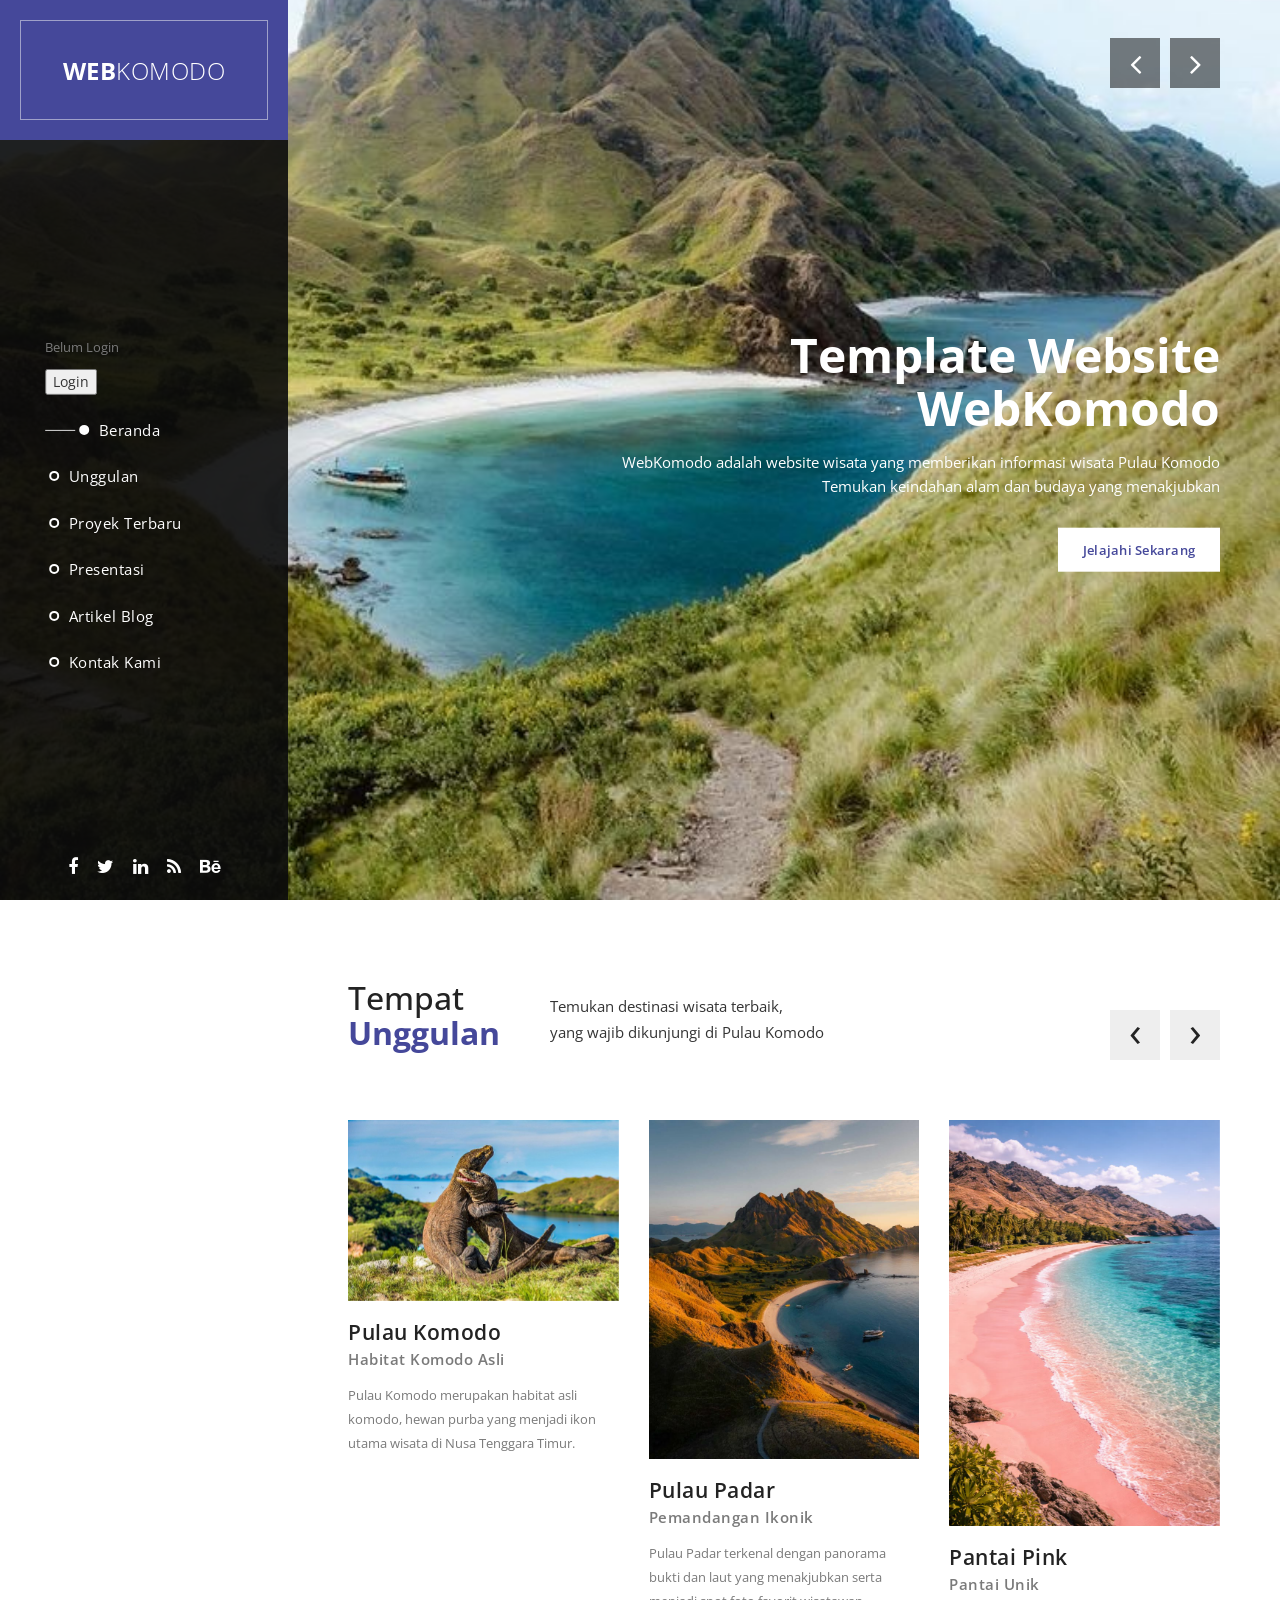
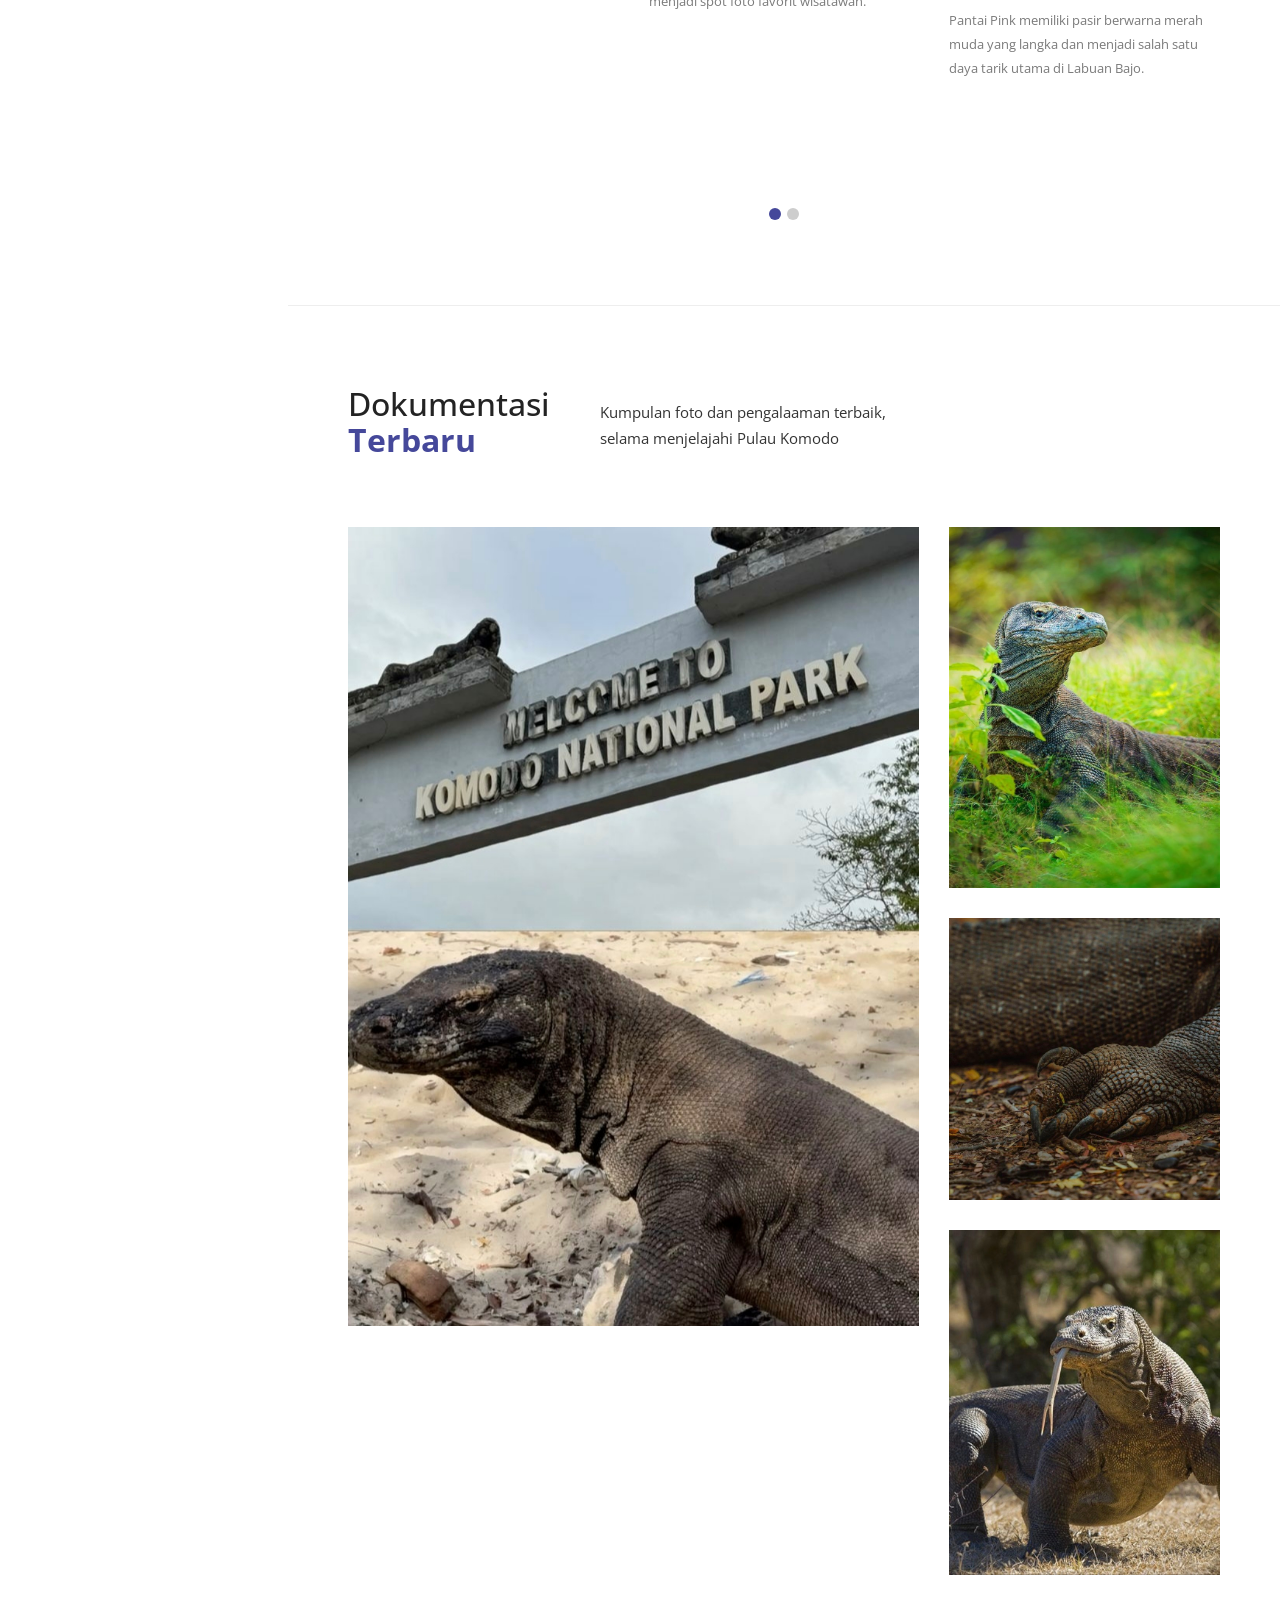
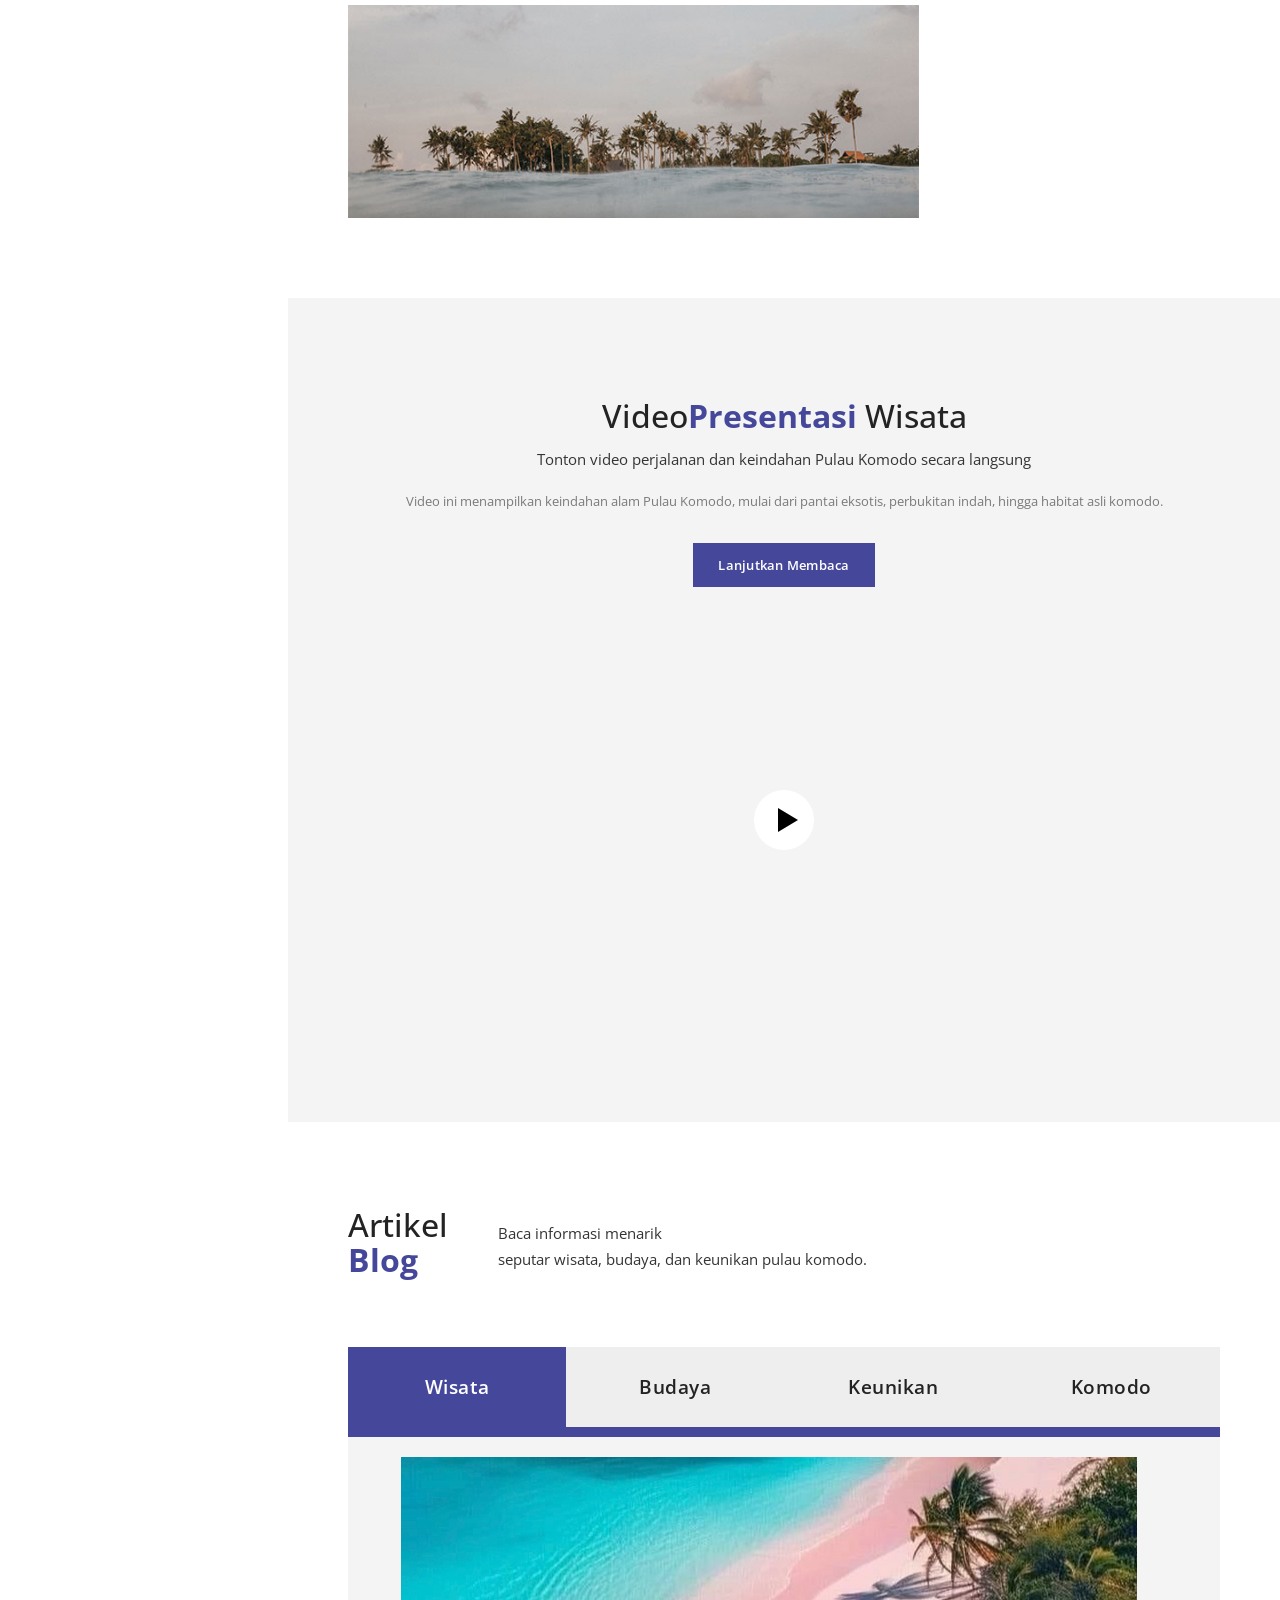
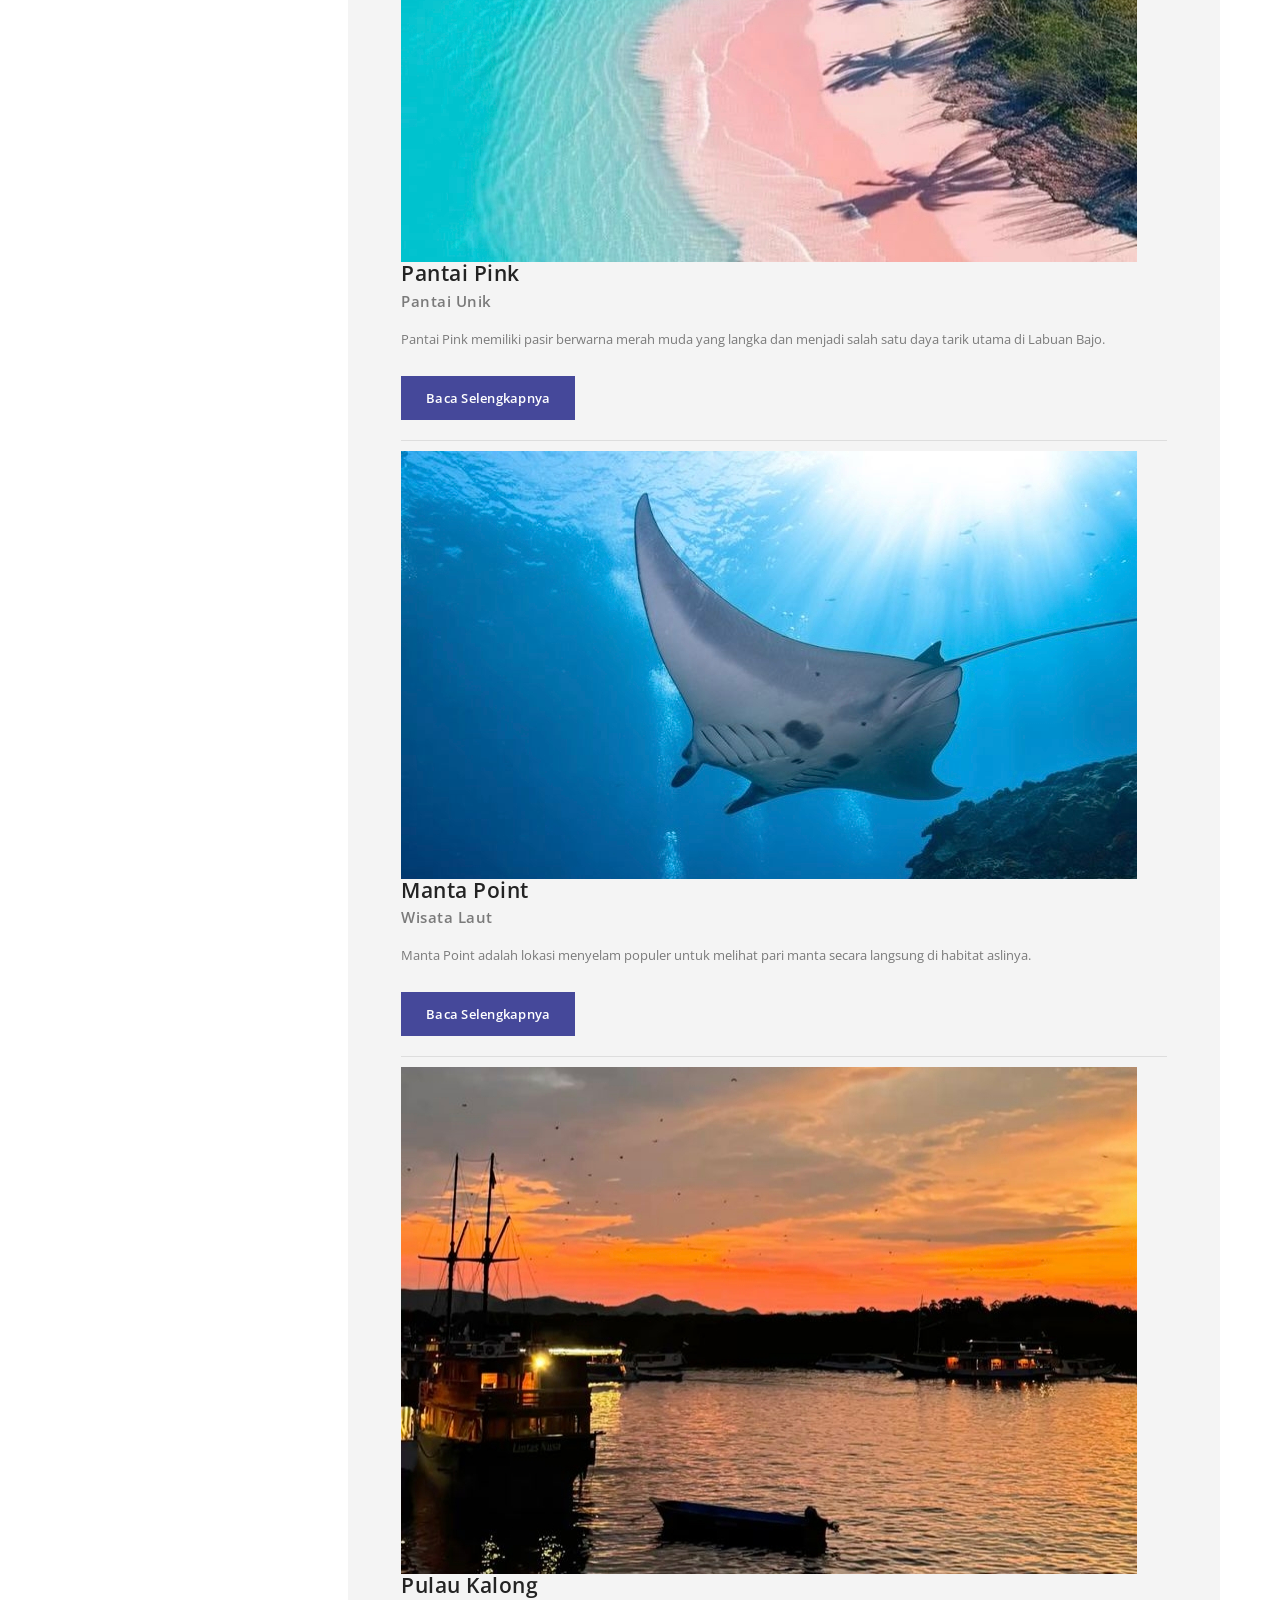
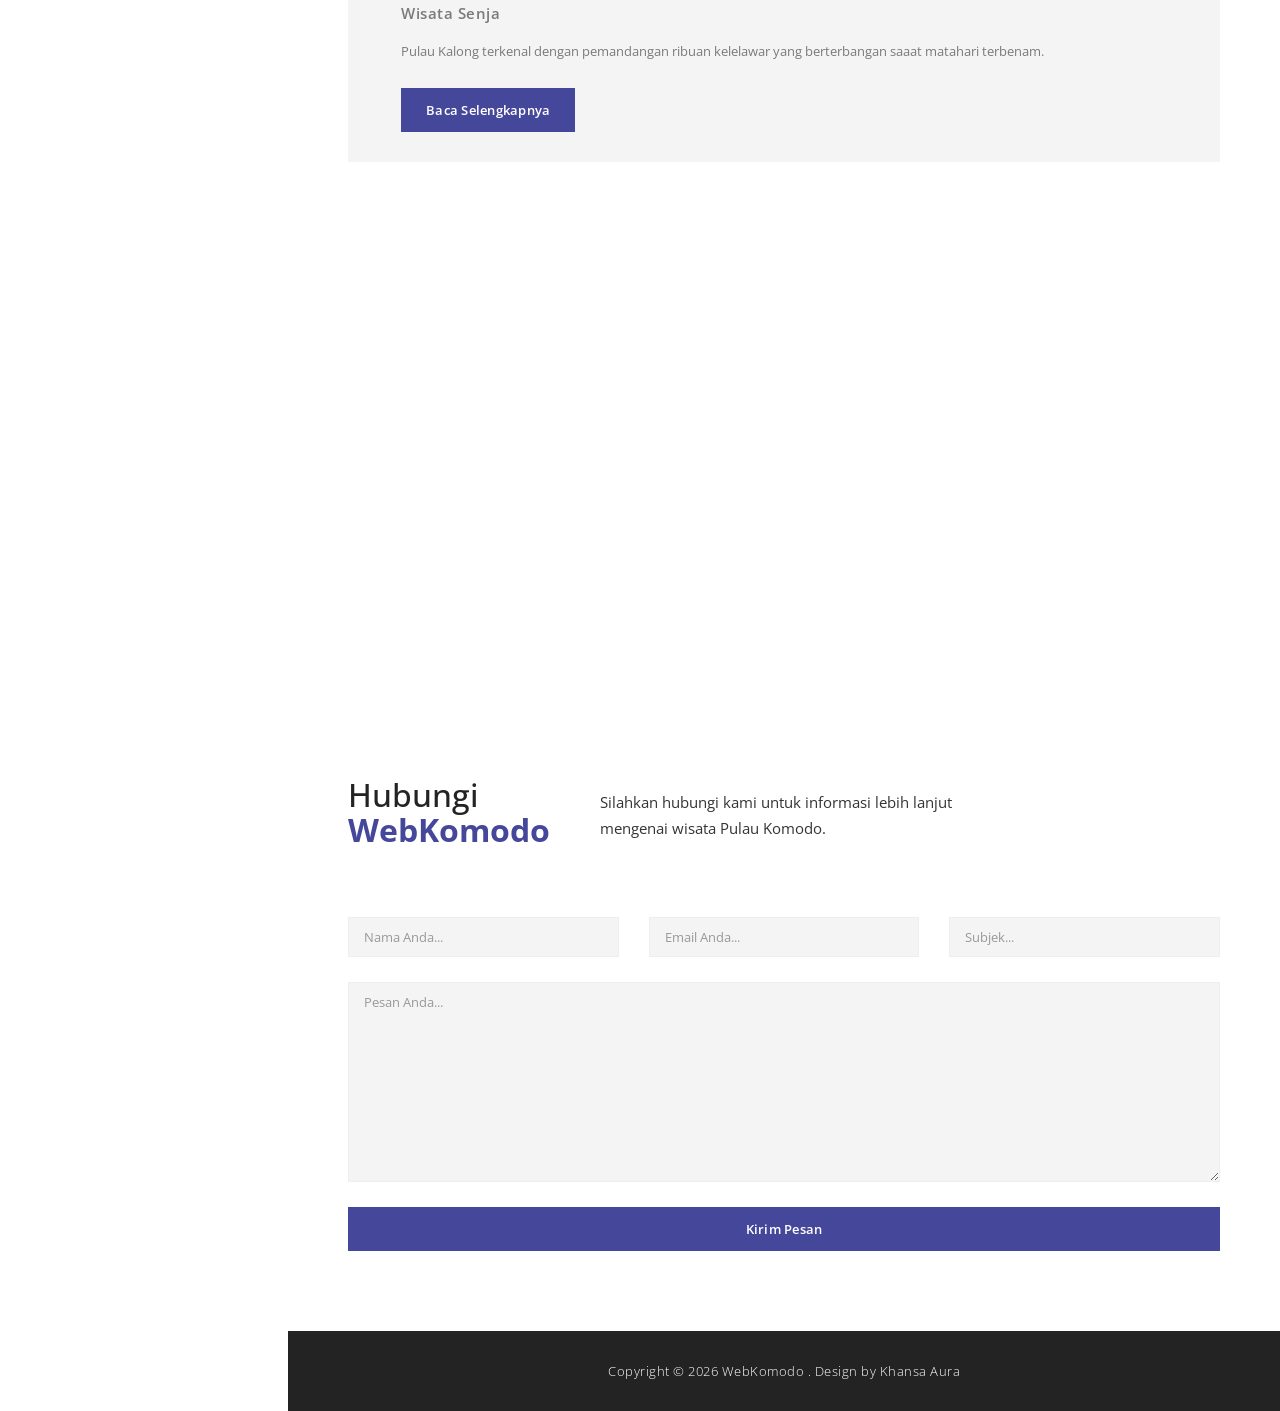
==== index.html @ 792ebdc7 "Update index.html" ====
<!DOCTYPE html>
<html>
    <head>
        <meta charset="utf-8">
        <meta http-equiv="X-UA-Compatible" content="IE=edge,chrome=1">
        <title>WebKomodo</title>
        
<!-- 

Sentra Template

https://templatemo.com/tm-518-sentra

-->
        <meta name="description" content="">
        <meta name="viewport" content="width=device-width, initial-scale=1">
        <link rel="apple-touch-icon" href="apple-touch-icon.png">

        <link rel="stylesheet" href="css/bootstrap.min.css">
        <link rel="stylesheet" href="css/bootstrap-theme.min.css">
        <link rel="stylesheet" href="css/fontAwesome.css">
        <link rel="stylesheet" href="css/light-box.css">
        <link rel="stylesheet" href="css/owl-carousel.css">
        <link rel="stylesheet" href="css/templatemo-style.css">

        <link href="https://fonts.googleapis.com/css?family=Open+Sans:300,400,600,700,800" rel="stylesheet">

        <script src="js/vendor/modernizr-2.8.3-respond-1.4.2.min.js"></script>
    </head>

<body>



        <header class="nav-down responsive-nav hidden-lg hidden-md">
            <button type="button" id="nav-toggle" class="navbar-toggle" data-toggle="collapse" data-target="#main-nav">
                <span class="sr-only">Toggle navigation</span>
                <span class="icon-bar"></span>
                <span class="icon-bar"></span>
                <span class="icon-bar"></span>
            </button>
            <!--/.navbar-header-->
            <div id="main-nav" class="collapse navbar-collapse">
                <nav>
                    <ul class="nav navbar-nav">
                        <li><a href="#top">Beranda</a></li>
                        <li><a href="#featured">Unggulan</a></li>
                        <li><a href="#projects">Proyek Terbaru</a></li>
                        <li><a href="#video">Presentasi</a></li>
                        <li><a href="#blog">Artikel Blog</a></li>
                        <li><a href="#contact">Hubungi Kami</a></li>
                    </ul>
                </nav>
            </div>
        </header>

        <div class="sidebar-navigation hidde-sm hidden-xs">
            <div class="logo">
                <a href="#">Web<em>Komodo</em></a>
            </div>
            <nav>
                <ul>
					<li>
						<p id="userInfo">Belum Login</p>

		<div id="authArea">
			<button onclick="goLogin()" class="nav-cta">Login</button>
		</div>
					</li>
                    <li>
                        <a href="#top">
                            <span class="rect"></span>
                            <span class="circle"></span>
                            Beranda
                        </a>
                    </li>
                    <li>
                        <a href="#featured">
                            <span class="rect"></span>
                            <span class="circle"></span>
                            Unggulan
                        </a>
                    </li>
                    <li>
                        <a href="#projects">
                            <span class="rect"></span>
                            <span class="circle"></span>
                            Proyek Terbaru
                        </a>
                    </li>
                    <li>
                        <a href="#video">
                            <span class="rect"></span>
                            <span class="circle"></span>
                            Presentasi
                        </a>
                    </li>
                    <li>
                        <a href="#blog">
                            <span class="rect"></span>
                            <span class="circle"></span>
                            Artikel Blog
                        </a>
                    </li>
                    <li>
                        <a href="#contact">
                            <span class="rect"></span>
                            <span class="circle"></span>
                            Kontak Kami
                        </a>
                    </li>
                </ul>
            </nav>
            <ul class="social-icons">
                <li><a href="#"><i class="fa fa-facebook"></i></a></li>
                <li><a href="#"><i class="fa fa-twitter"></i></a></li>
                <li><a href="#"><i class="fa fa-linkedin"></i></a></li>
                <li><a href="#"><i class="fa fa-rss"></i></a></li>
                <li><a href="#"><i class="fa fa-behance"></i></a></li>
            </ul>
        </div>

        <div class="slider">
            <div class="Modern-Slider content-section" id="top">
                <!-- Item -->
                <div class="item item-1">
                    <div class="img-fill">
                    <div class="image"></div>
                    <div class="info">
                        <div>
                          <h1>Template Website<br>WebKomodo</h1>
                          <p>WebKomodo adalah website wisata yang memberikan informasi wisata Pulau Komodo<br>
                          	Temukan keindahan alam dan budaya yang menakjubkan</p>
                          <div class="white-button button">
                              <a href="#featured">Jelajahi Sekarang</a>
                          </div>
                        </div>
                        </div>
                    </div>
                </div>
                <!-- // Item -->
                <!-- Item -->
                <div class="item item-2">
                    <div class="img-fill">
                        <div class="image"></div>
                        <div class="info">
                        <div>
                          <h1>Ajak <br>Temanmu</h1>
                          <p>Dukung WebKomodo dengan membagikan website ini kepada teman-temanmu
							<br>Terima Kasih telah membantu</p>
                          
                          <div class="white-button button">
                              <a href="#featured">Bagikan</a>
                          </div>
                        </div>
                        </div>
                    </div>
                </div>
                <!-- // Item -->
                <!-- Item -->
                <div class="item item-3">
                    <div class="img-fill">
                        <div class="image"></div>
                        <div class="info">
                        <div>
                          <h1>Pesona Alam<br>Pulau Komodo</h1>
                          <p>Nikmati keindahan alam, pantai eksotis, <br>dan habitat asli komodo</p>
                          
                          <div class="white-button button">
                              <a href="#featured">Pelajari Lebih Lanjut</a>
                          </div>
                        </div>
                        </div>
                    </div>
                </div>
                <!-- // Item -->
            </div>
        </div>


        <div class="page-content">
            <section id="featured" class="content-section">
                <div class="section-heading">
                    <h1>Tempat<br><em>Unggulan</em></h1>
                    <p>Temukan destinasi wisata terbaik, 
                    <br>yang wajib dikunjungi di Pulau Komodo</p>
                </div>
                <div class="section-content">
                    <div class="owl-carousel owl-theme">
                        <div class="item">
                            <div class="image">
                                <img src="img/komodo.jpg" alt="">
                                <div class="featured-button button">
                                    <a href="#projects">Baca Selengkapnya</a>
                                </div>
                            </div>
                            <div class="text-content">
                                <h4>Pulau Komodo</h4>
                                <span>Habitat Komodo Asli</span>
                                <p>Pulau Komodo merupakan habitat asli komodo, hewan purba yang menjadi ikon utama wisata di Nusa Tenggara Timur.</p>
                            </div>
                        </div>
                        <div class="item">
                            <div class="image">
                                <img src="img/padar.jpg" alt="">
                                <div class="featured-button button">
                                    <a href="#projects">Baca Selengkapnya</a>
                                </div>
                            </div>
                            <div class="text-content">
                                <h4>Pulau Padar</h4>
                                <span>Pemandangan Ikonik</span>
                                <p>Pulau Padar terkenal dengan panorama bukti dan laut yang menakjubkan serta menjadi spot foto favorit wisatawan.</p>
                            </div>
                        </div>
                        <div class="item">
                            <div class="image">
                                <img src="img/pink.jpg" alt="">
                                <div class="featured-button button">
                                    <a href="#projects">Baca Selengkapnya</a>
                                </div>
                            </div>
                            <div class="text-content">
                                <h4>Pantai Pink</h4>
                                <span>Pantai Unik</span>
                                <p>Pantai Pink memiliki pasir berwarna merah muda yang langka dan menjadi salah satu daya tarik utama di Labuan Bajo.</p>
                            </div>
                        </div>
                        <div class="item">
                            <div class="image">
                                <img src="img/kalong.jpg" alt="">
                                <div class="featured-button button">
                                    <a href="#projects">Baca Selengkapnya</a>
                                </div>
                            </div>
                            <div class="text-content">
                                <h4>Pulau Kalong</h4>
                                <span>Wisata Senja</span>
                                <p>Pulau Kalong terkenal dengan pemandangan ribuan kelelawar yang terbang saat matahari terbenam.</p>
                            </div>
                        </div>
                        <div class="item">
                            <div class="image">
                                <img src="img/manta.jpg" alt="">
                                <div class="featured-button button">
                                    <a href="#projects">Baca Selengkapnya</a>
                                </div>
                            </div>
                            <div class="text-content">
                                <h4>Manta Point</h4>
                                <span>Wisata Laut</span>
                                <p>Manta Point adalah lokasi menyelam populer untuk melihat pari manta secara langsung di habitat aslinya.</p>
                            </div>
                        </div>
                    </div>
                </div>
            </section>
            <section id="projects" class="content-section">
                <div class="section-heading">
                    <h1>Dokumentasi<br><em>Terbaru</em></h1>
                    <p>Kumpulan foto dan pengalaaman terbaik, 
                    <br>selama menjelajahi Pulau Komodo</p>
                </div>
                <div class="section-content">
                    <div class="masonry">
                        <div class="row">
                            <div class="item">
                                <div class="col-md-8">
                                    <a href="img/komodo_i.jpg" data-lightbox="image"><img src="img/komodo_i.jpg" alt="image 1"></a>
                                </div>
                            </div>
                            <div class="item second-item">
                                <div class="col-md-4">
                                    <a href="img/komodo_ii.jpg" data-lightbox="image"><img src="img/komodo_ii.jpg" alt="image 2"></a>
                                </div>
                            </div>
                            <div class="item">
                                <div class="col-md-4">
                                    <a href="img/komodo_iii.jpg" data-lightbox="image"><img src="img/komodo_iii.jpg" alt="image 3"></a>
                                </div>
                            </div>
                            <div class="item">
                                <div class="col-md-4">
                                    <a href="img/komodo_iv.jpg" data-lightbox="image"><img src="img/komodo_iv.jpg" alt="image 4"></a>
                                </div>
                            </div>
                            <div class="item">
                                <div class="col-md-8">
                                    <a href="img/portfolio_big_5.jpg" data-lightbox="image"><img src="img/portfolio_5.jpg" alt="image 5"></a>
                                </div>
                            </div>
                        </div>
                    </div>
                </div>            
            </section>
            <section id="video" class="content-section">
                <div class="row">
                    <div class="col-md-12">
                        <div class="section-heading">
                            <h1>Video<em>Presentasi</em> Wisata</h1>
                            <p>Tonton video perjalanan dan keindahan Pulau Komodo secara langsung</p>
                        </div>
                        <div class="text-content">
                            <p>Video ini menampilkan keindahan alam Pulau Komodo, mulai dari pantai eksotis, perbukitan indah, hingga habitat asli komodo.</p>
                        </div>
                        <div class="accent-button button">
                            <a href="#blog">Lanjutkan Membaca</a>
                        </div>
                    </div>
                    <div class="col-md-12">
                        <div class="box-video">
                            <div class="bg-video" style="background-image:www.refoindonesia.com/wp-content/uploads/2021/06/Pemandangan-P-Komodo.jpg;">
                                <div class="bt-play">Play</div>
                            </div>
                            <div class="video-container">
								<iframe width="800" height="400" src="https://www.youtube.com/embed/B95MRLYcazM?si=QbPpNEiLGMFofgNA" title="YouTube video player" frameborder="0" allow="accelerometer; autoplay; clipboard-write; encrypted-media; gyroscope; picture-in-picture; web-share" referrerpolicy="strict-origin-when-cross-origin" allowfullscreen></iframe>
                            </div>
                        </div>
                    </div>
                </div>
            </section>
            <section id="blog" class="content-section">
                <div class="section-heading">
                    <h1>Artikel<br><em>Blog</em></h1>
                    <p>Baca informasi menarik 
                    <br>seputar wisata, budaya, dan keunikan pulau komodo.</p>
                </div>
                <div class="section-content">
                    <div class="tabs-content">
                        <div class="wrapper">
                            <ul class="tabs clearfix" data-tabgroup="first-tab-group">
                              <li><a href="#tab1" class="active">Wisata</a></li>
                              <li><a href="#tab2">Budaya</a></li>
                              <li><a href="#tab3">Keunikan</a></li>
                              <li><a href="#tab4">Komodo</a></li>
                            </ul>
                            <section id="first-tab-group" class="tabgroup">
                                <div id="tab1">
                                    <ul>
                                        <li>
                                            <div class="item">
                                                <img src="img/pink3.jpg" alt="">
                                                <div class="text-content">
                                                    <h4>Pantai Pink</h4>
                                                    <span>Pantai Unik</span>
                                                    <p>Pantai Pink memiliki pasir berwarna merah muda yang langka dan menjadi salah satu daya tarik utama di Labuan Bajo.</p>
                                                    
                                                    <div class="accent-button button">
                                                        <a href="#contact">Baca Selengkapnya</a>
                                                    </div>
                                                </div>
                                            </div>
                                        </li>
                                        <li>
                                            <div class="item">
                                                <img src="img/manta3.jpg" alt="">
                                                <div class="text-content">
                                                    <h4>Manta Point</h4>
                                                    <span>Wisata Laut</span>
                                                    <p>Manta Point adalah lokasi menyelam populer untuk melihat pari manta secara langsung di habitat aslinya.</p>
                                                    
                                                    <div class="accent-button button">
                                                        <a href="#contact">Baca Selengkapnya</a>
                                                    </div>
                                                </div>
                                            </div>
                                        </li>
                                        <li>
                                            <div class="item">
                                                <img src="img/kalong2.jpg" alt="">
                                                <div class="text-content">
                                                    <h4>Pulau Kalong</h4>
                                                    <span>Wisata Senja</span>
                                                    <p>Pulau Kalong terkenal dengan pemandangan ribuan kelelawar yang berterbangan saaat matahari terbenam.</p>
                                                    
                                                    <div class="accent-button button">
                                                        <a href="#contact">Baca Selengkapnya</a>
                                                    </div>
                                                </div>
                                            </div>
                                        </li>
                                    </ul>
                                </div>
                                <div id="tab2">
                                    <ul>
                                        <li>
                                            <div class="item">
                                                <img src="img/kampung.webp" alt="">
                                                <div class="text-content">
                                                    <h4>Kehidupan Sosial</h4>
                                                    <span>Masyarakat asli yang mendiami sebuah pemukiman yang dikenal sebagai Kampung Komodo.</span>
                                                    <p>Rumah-rumah tradisional di Kampung Komodo dibangun dengan model panggung yang tinggi menggunakan kayu. Struktur bangunan ini memiliki fungsi penting untuk menjaga keselamatan warga dari komodo atau hewan liar yang sewaktu-waktu melintas di bawah rumah, serta untuk menghindari air pasang laut.</p>
                                                    
                                                    <div class="accent-button button">
                                                        <a href="#contact">Baca Selengkapnya</a>
                                                    </div>
                                                </div>
                                            </div>
                                        </li>
                                        <li>
                                            <div class="item">
                                                <img src="img/kerajinan.jpg" alt="">
                                                <div class="text-content">
                                                    <h4>Kerajinan Kayu</h4>
                                                    <span>Seni ukir kayu menjadi salah satu budaya keahlian yang diwariskan di Kampung Komodo.</span>
                                                    <p>Keahlian memahat sudah menjadi warisan turun-temurun bagi para pria di Kampung Komodo. Mereka secara detail mengukir kayu menyerupai bentuk asli komodo. Kerajinan tangan ini menjadi salah satu produk budaya utama yang dijadikan oleh-oleh khas bagi para wisatawan.</p>
                                                    
                                                    <div class="accent-button button">
                                                        <a href="#contact">Baca Selengkapnya</a>
                                                    </div>
                                                </div>
                                            </div>
                                        </li>
                                        <li>
                                            <div class="item">
                                                <img src="img/naga.jpg" alt="">
                                                <div class="text-content">
                                                    <h4>Legenda "Putri Naga"</h4>
                                                    <span>Salah satu fondasi budaya terbesar masyarakat asli Pulau Komodo adalah keyakinan bahwa mereka dan komodo adalah saudara kembar.</span>
                                                    <p>Masyarakat asli Pulau Komodo percaya bahwa manusia dan komodo memiliki hubungan darah. Menurut legenda setempat, seorang putri melahirkan anak kembar berupa bayi laki-laki (Gerong) dan seekor naga komodo (Orah). Karena mitos ini, warga lokal sangat menghormati komodo, tidak pernah menyakiti mereka, dan menganggapnya sebagai bagian dari keluarga.</p>
                                                    
                                                    <div class="accent-button button">
                                                        <a href="#contact">Baca Selengkapnya</a>
                                                    </div>
                                                </div>
                                            </div>
                                        </li>
                                    </ul>
                                </div>
                                <div id="tab3">
                                    <ul>
                                        <li>
                                            <div class="item">
                                                <img src="img/kokomo.jpg" alt="">
                                                <div class="text-content">
                                                    <h4>Habitat Asli Kadal Terbesar di Dunia</h4>
                                                    <p>Pulau ini merupakan tempat utama di mana komodo (Varanus komodoensis), spesies kadal purba terbesar yang masih hidup di bumi, berkembang biak secara alami. Hewan ini tidak dapat ditemukan di belahan dunia lain selain di kawasan kepulauan ini.</p>
                                                    
                                                    <div class="accent-button button">
                                                        <a href="#contact">Baca Selengkapnya</a>
                                                    </div>
                                                </div>
                                            </div>
                                        </li>
                                        <li>
                                            <div class="item">
                                                <img src="img/unesco.jpg" alt="">
                                                <div class="text-content">
                                                    <h4>Keajaiban Dunia dan Situs Warisan UNESCO</h4>
                                                    <p>Karena nilai ekologisnya yang sangat tinggi dan langka, UNESCO menetapkan Taman Nasional Komodo sebagai Situs Warisan Dunia pada tahun 1991. Selain itu, kawasan ini juga pernah terpilih sebagai salah satu dari New 7 Wonders of Nature (Tujuh Keajaiban Alam Baru).</p>
                                                    
                                                    <div class="accent-button button">
                                                        <a href="#contact">Baca Selengkapnya</a>
                                                    </div>
                                                </div>
                                            </div>
                                        </li>
                                        <li>
                                            <div class="item">
                                                <img src="img/arus.jpg" alt="">
                                                <div class="text-content">
                                                    <h4>Pertemuan Dua Arus Laut Dunia</h4>
                                                    <p>Kawasan perairan Pulau Komodo menjadi titik pertemuan arus laut hangat dari Samudra Pasifik dan arus laut dingin dari Samudra Hindia. Pertemuan ini menciptakan arus bawah laut yang kuat namun kaya akan nutrisi, menjadikannya surga bagi biota laut.</p>
                                                    
                                                    <div class="accent-button button">
                                                        <a href="#contact">Baca Selengkapnya</a>
                                                    </div>
                                                </div>
                                            </div>
                                        </li>
                                    </ul>
                                </div>
                                <div id="tab4">
                                    <ul>
                                        <li>
                                            <div class="item">
                                                <img src="img/blog_1.jpg" alt="">
                                                <div class="text-content">
                                                    <h4>Lorem ipsum dolor sit</h4>
                                                    <span>26 April 2018</span>
                                                    <p>Nam vel egestas nisi. Nullam lobortis magna at enim venenatis luctus. Nam finibus, mauris eu dictum iaculis, dolor tortor cursus quam, in volutpat augue lectus sed magna. Integer mollis lorem quis ipsum maximus finibus.</p>
                                                    
                                                    <div class="accent-button button">
                                                        <a href="#contact">Continue Reading</a>
                                                    </div>
                                                </div>
                                            </div>
                                        </li>                                
                                        <li>
                                            <div class="item">
                                                <img src="img/blog_3.jpg" alt="">
                                                <div class="text-content">
                                                    <h4>Integer ultrices augue eu</h4>
                                                    <span>24 April 2018</span>
                                                    <p>Nam vel egestas nisi. Nullam lobortis magna at enim venenatis luctus. Nam finibus, mauris eu dictum iaculis, dolor tortor cursus quam, in volutpat augue lectus sed magna. Integer mollis lorem quis ipsum maximus finibus.</p>
                                                    
                                                    <div class="accent-button button">
                                                        <a href="#contact">Continue Reading</a>
                                                    </div>
                                                </div>
                                            </div>
                                        </li>
                                        <li>
                                            <div class="item">
                                                <img src="img/blog_2.jpg" alt="">
                                                <div class="text-content">
                                                    <h4>Cras commodo odio ut</h4>
                                                    <span>20 April 2018</span>
                                                    <p>Nam vel egestas nisi. Nullam lobortis magna at enim venenatis luctus. Nam finibus, mauris eu dictum iaculis, dolor tortor cursus quam, in volutpat augue lectus sed magna. Integer mollis lorem quis ipsum maximus finibus.</p>
                                                    
                                                    <div class="accent-button button">
                                                        <a href="#contact">Continue Reading</a>
                                                    </div>
                                                </div>
                                            </div>
                                        </li>
                                    </ul>
                                </div>
                            </section> 
                        </div>
                    </div>
                </div>
            </section>
            <section id="contact" class="content-section">
                <div id="map">
                    <iframe src="https://www.google.com/maps/embed?pb=!1m18!1m12!1m3!1d252484.75333406107!2d119.30782004423789!3d-8.588857928618225!2m3!1f0!2f0!3f0!3m2!1i1024!2i768!4f13.1!3m3!1m2!1s0x2db4545ba8b2bbbb%3A0x62b9b2c3feba412!2sKomodo!5e0!3m2!1sen!2sid!4v1779545530074!5m2!1sen!2sid" width="1000" height="450" style="border:0;" allowfullscreen="" loading="lazy" referrerpolicy="no-referrer-when-downgrade"></iframe>
                </div>
                <div id="contact-content">
                    <div class="section-heading">
                        <h1>Hubungi<br><em>WebKomodo</em></h1>
                        <p>Silahkan hubungi kami untuk informasi lebih lanjut 
                        <br>mengenai wisata Pulau Komodo.</p>
                        
                    </div>
                    <div class="section-content">
                        <form id="contact" action="#" method="post">
                            <div class="row">
                                <div class="col-md-4">
                                  <fieldset>
                                    <input name="name" type="text" class="form-control" id="name" placeholder="Nama Anda..." required="">
                                  </fieldset>
                                </div>
                                <div class="col-md-4">
                                  <fieldset>
                                    <input name="email" type="email" class="form-control" id="email" placeholder="Email Anda..." required="">
                                  </fieldset>
                                </div>
                                 <div class="col-md-4">
                                  <fieldset>
                                    <input name="subject" type="text" class="form-control" id="subject" placeholder="Subjek..." required="">
                                  </fieldset>
                                </div>
                                <div class="col-md-12">
                                  <fieldset>
                                    <textarea name="message" rows="6" class="form-control" id="message" placeholder="Pesan Anda..." required=""></textarea>
                                  </fieldset>
                                </div>
                                <div class="col-md-12">
                                  <fieldset>
                                    <button type="submit" id="form-submit" class="btn">Kirim Pesan</button>
                                  </fieldset>
                                </div>
                            </div>
                        </form>
                    </div>
                </div>
            </section>
            <section class="footer">
                <p>Copyright &copy; 2026 WebKomodo 
                
                . Design by Khansa Aura</p>
            </section>
        </div>

    <script src="https://ajax.googleapis.com/ajax/libs/jquery/1.11.2/jquery.min.js"></script>
    <script>window.jQuery || document.write('<script src="js/vendor/jquery-1.11.2.min.js"><\/script>')</script>

    <script src="js/vendor/bootstrap.min.js"></script>
    
    <script src="js/plugins.js"></script>
    <script src="js/main.js"></script>

    <script>
        // Hide Header on on scroll down
        var didScroll;
        var lastScrollTop = 0;
        var delta = 5;
        var navbarHeight = $('header').outerHeight();

        $(window).scroll(function(event){
            didScroll = true;
        });

        setInterval(function() {
            if (didScroll) {
                hasScrolled();
                didScroll = false;
            }
        }, 250);

        function hasScrolled() {
            var st = $(this).scrollTop();
            
            // Make sure they scroll more than delta
            if(Math.abs(lastScrollTop - st) <= delta)
                return;
            
            // If they scrolled down and are past the navbar, add class .nav-up.
            // This is necessary so you never see what is "behind" the navbar.
            if (st > lastScrollTop && st > navbarHeight){
                // Scroll Down
                $('header').removeClass('nav-down').addClass('nav-up');
            } else {
                // Scroll Up
                if(st + $(window).height() < $(document).height()) {
                    $('header').removeClass('nav-up').addClass('nav-down');
                }
            }
            
            lastScrollTop = st;
        }
    </script>

    <script src="http://ajax.googleapis.com/ajax/libs/jquery/1.10.2/jquery.min.js" type="text/javascript"></script>
	<script src="login/js/welcome.js"></script>
</body>
</html>
---- css/light-box.css ----
/* LIGHT BOX */

body:after {
  content: url(../img/close.png) url(../img/loading.gif) url(../img/prev.png) url(../img/next.png);
  display: none;
}

body.lb-disable-scrolling {
  overflow: hidden;
}

.lightboxOverlay {
  position: absolute;
  top: 0;
  left: 0;
  z-index: 99999;
  background-color: black;
  filter: progid:DXImageTransform.Microsoft.Alpha(Opacity=80);
  opacity: 0.8;
  display: none;
}

.lightbox {
  position: absolute;
  margin-top: 0%;
  left: 0;
  width: 100%;
  z-index: 100000;
  text-align: center;
  line-height: 0;
  font-weight: normal;
}

.lightbox .lb-image {
  display: block;
  height: auto;
  max-width: inherit;
  max-height: none;
  border-radius: 5px;

  /* Image border */
  border: 10px solid white;
}

.lightbox a img {
  border: none;
}

.lb-outerContainer {
  position: relative;
  *zoom: 1;
  width: 250px;
  height: 250px;
  margin: 0 auto;
  border-radius: 4px;

  /* Background color behind image.
     This is visible during transitions. */
  background-color: white;
}

.lb-outerContainer:after {
  content: "";
  display: table;
  clear: both;
}

.lb-loader {
  position: absolute;
  top: 43%;
  left: 0;
  height: 25%;
  width: 100%;
  text-align: center;
  line-height: 0;
}

.lb-cancel {
  display: block;
  width: 32px;
  height: 32px;
  margin: 0 auto;
  background: url(../img/loading.gif) no-repeat;
}

.lb-nav {
  position: absolute;
  top: 0;
  left: 0;
  height: 100%;
  width: 100%;
  z-index: 10;
}

.lb-container > .nav {
  left: 0;
}

.lb-nav a {
  outline: none;
  background-image: url('[data-uri]');
}

.lb-prev, .lb-next {
  height: 100%;
  cursor: pointer;
  display: block;
}

.lb-nav a.lb-prev {
  width: 34%;
  left: 0;
  float: left;
  background: url(../img/prev.png) left 48% no-repeat;
  filter: progid:DXImageTransform.Microsoft.Alpha(Opacity=0);
  opacity: 0;
  -webkit-transition: opacity 0.6s;
  -moz-transition: opacity 0.6s;
  -o-transition: opacity 0.6s;
  transition: opacity 0.6s;
}

.lb-nav a.lb-prev:hover {
  filter: progid:DXImageTransform.Microsoft.Alpha(Opacity=100);
  opacity: 1;
}

.lb-nav a.lb-next {
  width: 64%;
  right: 0;
  float: right;
  background: url(../img/next.png) right 48% no-repeat;
  filter: progid:DXImageTransform.Microsoft.Alpha(Opacity=0);
  opacity: 0;
  -webkit-transition: opacity 0.6s;
  -moz-transition: opacity 0.6s;
  -o-transition: opacity 0.6s;
  transition: opacity 0.6s;
}

.lb-nav a.lb-next:hover {
  filter: progid:DXImageTransform.Microsoft.Alpha(Opacity=100);
  opacity: 1;
}

.lb-dataContainer {
  margin: 0 auto;
  padding-top: 5px;
  *zoom: 1;
  width: 100%;
  -moz-border-radius-bottomleft: 4px;
  -webkit-border-bottom-left-radius: 4px;
  border-bottom-left-radius: 4px;
  -moz-border-radius-bottomright: 4px;
  -webkit-border-bottom-right-radius: 4px;
  border-bottom-right-radius: 4px;
}

.lb-dataContainer:after {
  content: "";
  display: table;
  clear: both;
}

.lb-data {
  padding: 0 4px;
  color: #ccc;
}

.lb-data .lb-details {
  width: 85%;
  float: left;
  text-align: left;
  line-height: 1.1em;
}

.lb-data .lb-caption {
  font-size: 13px;
  font-weight: bold;
  line-height: 1em;
}

.lb-data .lb-caption a {
  color: #4ae;
}

.lb-data .lb-number {
  margin-top: 15px;
  display: block;
  clear: left;
  padding-bottom: 1em;
  font-size: 13px;
  color: #999999;
}

.lb-data .lb-close {
  display: block;
  float: right;
  width: 30px;
  height: 30px;
  background: url(../img/close.png) top right no-repeat;
  text-align: right;
  outline: none;
  filter: progid:DXImageTransform.Microsoft.Alpha(Opacity=70);
  opacity: 0.7;
  -webkit-transition: opacity 0.2s;
  -moz-transition: opacity 0.2s;
  -o-transition: opacity 0.2s;
  transition: opacity 0.2s;
}

.lb-data .lb-close:hover {
  cursor: pointer;
  filter: progid:DXImageTransform.Microsoft.Alpha(Opacity=100);
  opacity: 1;
}
---- css/owl-carousel.css ----
/**
 * Owl Carousel v2.3.1
 * Copyright 2013-2018 David Deutsch
 * Licensed under: SEE LICENSE IN https://github.com/OwlCarousel2/OwlCarousel2/blob/master/LICENSE
 */
/*
 *  Owl Carousel - Core
 */
.owl-carousel {
  display: none;
  width: 100%;
  -webkit-tap-highlight-color: transparent;
  /* position relative and z-index fix webkit rendering fonts issue */
  position: relative;
  z-index: 1; }
  .owl-carousel .owl-stage {
    position: relative;
    -ms-touch-action: pan-Y;
    touch-action: manipulation;
    -moz-backface-visibility: hidden;
    /* fix firefox animation glitch */ }
  .owl-carousel .owl-stage:after {
    content: ".";
    display: block;
    clear: both;
    visibility: hidden;
    line-height: 0;
    height: 0; }
  .owl-carousel .owl-stage-outer {
    position: relative;
    overflow: hidden;
    /* fix for flashing background */
    -webkit-transform: translate3d(0px, 0px, 0px); }
  .owl-carousel .owl-wrapper,
  .owl-carousel .owl-item {
    -webkit-backface-visibility: hidden;
    -moz-backface-visibility: hidden;
    -ms-backface-visibility: hidden;
    -webkit-transform: translate3d(0, 0, 0);
    -moz-transform: translate3d(0, 0, 0);
    -ms-transform: translate3d(0, 0, 0); }
  .owl-carousel .owl-item {
    position: relative;
    min-height: 1px;
    float: left;
    -webkit-backface-visibility: hidden;
    -webkit-tap-highlight-color: transparent;
    -webkit-touch-callout: none; }
  .owl-carousel .owl-item img {
    display: block;
    width: 100%; }
  .owl-carousel .owl-nav.disabled,
  .owl-carousel .owl-dots.disabled {
    display: none; }
  .owl-carousel .owl-nav .owl-prev,
  .owl-carousel .owl-nav .owl-next,
  .owl-carousel .owl-dot {
    cursor: pointer;
    cursor: hand;
    -webkit-user-select: none;
    -khtml-user-select: none;
    -moz-user-select: none;
    -ms-user-select: none;
    user-select: none; }
  .owl-carousel .owl-nav button.owl-prev,
  .owl-carousel .owl-nav button.owl-next,
  .owl-carousel button.owl-dot {
    background: none;
    color: inherit;
    border: none;
    padding: 0 !important;
    font: inherit; }
  .owl-carousel.owl-loaded {
    display: block; }
  .owl-carousel.owl-loading {
    opacity: 0;
    display: block; }
  .owl-carousel.owl-hidden {
    opacity: 0; }
  .owl-carousel.owl-refresh .owl-item {
    visibility: hidden; }
  .owl-carousel.owl-drag .owl-item {
    -ms-touch-action: none;
        touch-action: none;
    -webkit-user-select: none;
    -moz-user-select: none;
    -ms-user-select: none;
    user-select: none; }
  .owl-carousel.owl-grab {
    cursor: move;
    cursor: grab; }
  .owl-carousel.owl-rtl {
    direction: rtl; }
  .owl-carousel.owl-rtl .owl-item {
    float: right; }

/* No Js */
.no-js .owl-carousel {
  display: block; }

/*
 *  Owl Carousel - Animate Plugin
 */
.owl-carousel .animated {
  animation-duration: 1000ms;
  animation-fill-mode: both; }

.owl-carousel .owl-animated-in {
  z-index: 0; }

.owl-carousel .owl-animated-out {
  z-index: 1; }

.owl-carousel .fadeOut {
  animation-name: fadeOut; }

@keyframes fadeOut {
  0% {
    opacity: 1; }
  100% {
    opacity: 0; } }

/*
 * 	Owl Carousel - Auto Height Plugin
 */
.owl-height {
  transition: height 500ms ease-in-out; }

/*
 * 	Owl Carousel - Lazy Load Plugin
 */
.owl-carousel .owl-item .owl-lazy {
  opacity: 0;
  transition: opacity 400ms ease; }

.owl-carousel .owl-item img.owl-lazy {
  transform-style: preserve-3d; }

/*
 * 	Owl Carousel - Video Plugin
 */
.owl-carousel .owl-video-wrapper {
  position: relative;
  height: 100%;
  background: #000; }

.owl-carousel .owl-video-play-icon {
  position: absolute;
  height: 80px;
  width: 80px;
  left: 50%;
  top: 50%;
  margin-left: -40px;
  margin-top: -40px;
  background: url("owl.video.play.png") no-repeat;
  cursor: pointer;
  z-index: 1;
  -webkit-backface-visibility: hidden;
  transition: transform 100ms ease; }

.owl-carousel .owl-video-play-icon:hover {
  -ms-transform: scale(1.3, 1.3);
      transform: scale(1.3, 1.3); }

.owl-carousel .owl-video-playing .owl-video-tn,
.owl-carousel .owl-video-playing .owl-video-play-icon {
  display: none; }

.owl-carousel .owl-video-tn {
  opacity: 0;
  height: 100%;
  background-position: center center;
  background-repeat: no-repeat;
  background-size: contain;
  transition: opacity 400ms ease; }

.owl-carousel .owl-video-frame {
  position: relative;
  z-index: 1;
  height: 100%;
  width: 100%; }
---- css/templatemo-style.css ----
/* 

Sentra Template

https://templatemo.com/tm-518-sentra

*/

body {
  font-family: 'Open Sans', sans-serif;
}

p {
  font-size: 13px;
  color: #7a7a7a;
  line-height: 24px;
}

.page-content {
  width: 77.5%;
  float: right;
}

.content-section {
  padding-top: 80px;
  position: relative;
  width: 100%;
  display: inline-block;
  height: auto;
  left: 50%;
  text-align: center;
  -webkit-transform: translateX(-50%);
  -moz-transform: translateX(-50%);
  -ms-transform: translateX(-50%);
  -o-transform: translateX(-50%);
  transform: translateX(-50%);
}

.section-heading {
  text-align: left;
  position: relative;
  margin-bottom: 60px;
}

.section-heading h1 {
  margin-top: 0px;
  font-size: 32px;
  color: #232323;
  display: inline-block;
  margin-right: 50px;
}

.section-heading em {
  font-style: normal;
  font-weight: 700;
  color: #45489a;
}

.section-heading p {
  display: inline-block;
  font-size: 15px;
  line-height: 26px;
  color: #343434;
  position: absolute;
  top: 12.5px;
}

.white-button a {
  font-size: 13px;
  font-weight: 600;
  color: #45489a;
  text-transform: capitalize;
  background-color: #fff;
  display: inline-block;
  height: 44px;
  line-height: 44px;
  padding: 0px 25px;
  letter-spacing: 0.25px;
  text-decoration: none;
  transition: all 0.3s;
}

.white-button a:hover {
  background-color: #45489a;
  color: #fff;
}

.accent-button a {
  font-size: 13px;
  font-weight: 600;
  color: #fff;
  text-transform: capitalize;
  background-color: #45489a;
  display: inline-block;
  height: 44px;
  line-height: 44px;
  padding: 0px 25px;
  letter-spacing: 0.25px;
  text-decoration: none;
  transition: all 0.3s;
}

.accent-button a:hover {
  background-color: #fff;
  color: #45489a;
}

header {
    position: fixed;
    top: 0;
    transition: top 0.3s ease-in-out;
    width: 100%;
}

.nav-up {
    top: -75px;
}

/* Responsive Navigation */

.responsive-nav {
  position: fixed;
  z-index: 10;
  width: 100%;
  height: 80px;
  background-color: rgba(250,250,250,.95);
  box-shadow: 0px 5px 15px rgba(0,0,0,0.2);
}

.navbar-toggle {
  position: absolute;
  top: 40%;
  left: 50%;
  display: inline-block;
  -webkit-transform: translateX(-50%) translateY(-50%);
  -moz-transform: translateX(-50%) translateY(-50%);
  -ms-transform: translateX(-50%) translateY(-50%);
  -o-transform: translateX(-50%) translateY(-50%);
  transform: translateX(-50%) translateY(-50%);
}

.navbar-nav {
  margin: 0;
  border: none;
}

#main-nav ul {
  text-align: center;
  background-color: rgba(0,0,0,0.9);
  margin-top: 59px;
  width: 100%;
}
#main-nav ul li {
  margin: 15px 0px;
}
#main-nav ul li:hover {
  background-color: transparent;
}
#main-nav ul li a {
  font-size: 15px;
  text-transform: capitalize;
  color: #fff;
  box-shadow: none;
  border: none;
}

#main-nav ul li a:hover {
  opacity: 0.5;
  background-color: transparent;
}

.navbar-toggle span {
  background-color: #232323;
}


/* Sidebar Style */

.sidebar-navigation {
  width: 22.5%;
  float: left;
  height: 100%;
  position: fixed;
  background-color: rgba(12,12,12,0.9);
  z-index: 10;
}

.sidebar-navigation .logo {
  position: absolute;
  width: 100%;
  height: 140px;
  line-height: 100px;
  background-color: #45489a;
  padding: 20px;
  text-align: center;
}

.sidebar-navigation .logo a {
  text-decoration: none;
  color: #fff;
  font-size: 24px;
  font-weight: 700;
  text-transform: uppercase;
  letter-spacing: 0.5px;
  height: 100px;
  width: 100%;
  display: inline-block;
  border: 1px solid rgba(250,250,250,0.5);
}

.sidebar-navigation .logo em {
  font-style: normal;
  font-weight: 300;
}

.sidebar-navigation nav {
  position: relative;
  top: 60%;
  left: 60%;
  -webkit-transform: translateX(-60%) translateY(-60%);
  -moz-transform: translateX(-60%) translateY(-60%);
  -ms-transform: translateX(-60%) translateY(-60%);
  -o-transform: translateX(-60%) translateY(-60%);
  transform: translateX(-60%) translateY(-60%);
}

.sidebar-navigation ul {
  margin-left: 45px;
  list-style: none;
  padding: 0;
}
.sidebar-navigation li{
  padding: 10px 0;
}
.sidebar-navigation span{
  display: inline-block;
  position:relative;
}
.sidebar-navigation nav a{
  display: inline-block;
  color: #fff;
  margin-top: 5px;
  text-decoration: none!important;
  font-size: 15px;
  letter-spacing: 0.5px;
  text-transform: capitalize;
}
.circle{
  margin-right: 5px;
  height: 10px;
  width: 10px;
  left: 0px;
  top: -1px;
  border-radius: 50%;
  background-color: transparent;
  border: 2px solid #fff;
  transition: all 0.3s;
}
.rect{
  height: 1px;
  width: 0px;
  left: 0;
  bottom: 5.5px;
  background-color: #fff;
  -webkit-transition: -webkit-transform 0.1s, width 0.6s;
  -moz-transition: -webkit-transform 0.1s, width 0.6s;
  transition: transform 0.1s, width 0.6s;
}
.sidebar-navigation nav a:focus {
  color: #fff;
}
.sidebar-navigation nav a:hover, nav .active-section {
  color: #fff;
}
.sidebar-navigation nav a:hover span, nav .active-section span{
  background-color: #ddd;
}
.sidebar-navigation nav .active-section .rect{
  width: 30px;
}
.sidebar-navigation nav .active-section .circle{
  background-color: #fff;
}

.sidebar-navigation .social-icons {
  position: absolute;
  width: 100%;  
  bottom: 10px;
  padding: 0;
  margin: 0;
  text-align: center;
}

.sidebar-navigation .social-icons li {
  display: inline-block;
  margin-right: 15px;
  margin-top: 0px;
  margin-bottom: 0px;
}
.sidebar-navigation .social-icons li:last-child {
  margin-right: 0px;
}

.sidebar-navigation .social-icons li a {
  font-size: 18px;
  color: #fff;
  transition: all 0.5s;
}

.sidebar-navigation .social-icons li a:hover {
  color: #45489a;
}


/* Slider Style */

.slider .content-section {
  padding-top: 0px;
  min-width: 100%;
  min-height: 100vh;
  width: 100%;
  height: 100vh;
  text-align: center;
}

.slider p a {
	color: #FFF;
}
.slider p a:hover {
	color: #FF0;
	text-decoration: none;
}

.Modern-Slider .info {
  text-align: right;
  position: absolute;
  z-index: 10;
  top: 50%;
  right: 60px;
  -webkit-transform: translateY(-50%);
  -moz-transform: translateY(-50%);
  -ms-transform: translateY(-50%);
  -o-transform: translateY(-50%);
  transform: translateY(-50%);
  display: inline-block;
}

.Modern-Slider .info h1 {
  margin-top: 0px;
  margin-bottom: 15px;
  font-size: 48px;
  color: #fff;
  font-weight: 700;
}

.Modern-Slider .info p {
  font-size: 15px;
  color: #fff;
}

.Modern-Slider .info .white-button {
  margin-top: 30px;
}

.Modern-Slider .info .white-button a:focus {
  outline: none;
}

.Modern-Slider .slick-dots {
  opacity: 0;
}

.Modern-Slider .NextArrow{
  outline: none;
  display: none;
  position:absolute;
  top:60px;
  right:60px;
  width:50px;
  height:50px;
  background:rgba(0,0,0,.50);
  border:0 none;
  margin-top:-22.5px;
  text-align:center;
  font:32px/50px FontAwesome;
  color:#FFF;
  z-index:5;
}

.Modern-Slider .NextArrow:before{content:'\f105';}

.Modern-Slider .PrevArrow{
  outline: none;
  position:absolute;
  top:60px;
  right: 120px;
  width:50px;
  height:50px;
  background:rgba(0,0,0,.50);
  border:0 none;
  margin-top:-22.5px;
  text-align:center;
  font:32px/50px FontAwesome;
  color:#FFF;
  z-index:5;
}

.Modern-Slider .item .image {
  width: 100%;
  height: 100vh;
  background-position: center center;
  background-size: cover;
  display: block;
}

.Modern-Slider .item-1 .image {
  background-image: url(../img/slide_1.jpg);
}

.Modern-Slider .item-2 .image {
  background-image: url(../img/slide_2.jpg);
}

.Modern-Slider .item-3 .image {
  background-image: url(../img/slide_3.jpg);
}

.Modern-Slider .PrevArrow:before{content:'\f104';}

.Modern-Slider .item .image {
  animation: zoomin 12s ease-in-out infinite alternate;
  -webkit-animation: zoomin 12s ease-in-out infinite alternate;
}

@keyframes zoomin {
    0% {-webkit-transform: scale(1);}
    100% {-webkit-transform: scale(1.2);}
}

.Modern-Slider {background:transparent;}

/* ==== Slick Slider Css Ruls === */
.slick-slider{position:relative;display:block;-webkit-user-select:none;-moz-user-select:none;-ms-user-select:none;user-select:none;-webkit-touch-callout:none;-khtml-user-select:none;-ms-touch-action:pan-y;touch-action:pan-y;-webkit-tap-highlight-color:transparent}
.slick-list{position:relative;display:block;overflow:hidden;margin:0;padding:0}
.slick-list:focus{outline:none}.slick-list.dragging{cursor:hand}
.slick-slider .slick-track,.slick-slider .slick-list{-webkit-transform:translate3d(0,0,0);-ms-transform:translate3d(0,0,0);transform:translate3d(0,0,0)}
.slick-track{position:relative;top:0;left:0;display:block}
.slick-track:before,.slick-track:after{display:table;content:''}.slick-track:after{clear:both}
.slick-loading .slick-track{visibility:hidden}
.slick-slide{display:none;float:left /* If RTL Make This Right */ ;height:100%;min-height:1px}
.slick-slide.dragging img{pointer-events:none}
.slick-initialized .slick-slide{display:block}
.slick-loading .slick-slide{visibility:hidden}
.slick-vertical .slick-slide{display:block;height:auto;border:1px solid transparent}


/* Featured Style */

#featured {
  padding-left: 60px;
  padding-right: 60px;
  padding-bottom: 80px;
  border-bottom: 1px solid #eee;
}

#featured .section-heading {
  margin-right: 20%;
}

#featured .content-section {
  display: inline-block;
  position: relative;
}

#featured .owl-dots {
  margin-top: 40px;
}

#featured .owl-dots .owl-dot span  {
  width: 12px;
  height: 12px;
  background-color: #cdcdcd!important;
  display: inline-block;
  border-radius: 50%;
  margin: 0 3px;
}

#featured .owl-dots .active span {
  background-color: #45489a!important;
}

#featured .owl-dots button {
  outline: none;
}

#featured .owl-nav {
  position: absolute;
  display: inline-block;
  top: -110px;
  right: 0;
}

#featured .owl-nav button:focus {
  outline: none;
}

#featured .owl-nav .owl-prev span {
  margin-right: 10px;
}

#featured .owl-nav .owl-next span, #featured .owl-nav .owl-prev span {
  outline: none;
  width: 50px;
  height: 50px;
  display: inline-block;
  text-align: center;
  line-height: 42px;
  background-color: #eee;
  color: #232323;
  font-size: 42px;
  transition: all 0.5s;
}

#featured .owl-nav span:hover {
  background-color: #45489a;
  color: #fff;
}

#featured .item {
  text-align: left;
  position: relative;
  z-index: 10;
}

#featured .item .image {
  position: relative;
}

#featured .item .image img {
  width: 100%;
  overflow: hidden;
}

#featured .item .image .featured-button a {
  font-size: 13px;
  font-weight: 600;
  color: #fff;
  text-align: center;
  text-transform: capitalize;
  background-color: rgba(69,72,154, 0.9);
  display: inline-block;
  height: 44px;
  line-height: 44px;
  width: 100%;
  letter-spacing: 0.25px;
  text-decoration: none;
  transition: all 0.5s;
  position: absolute;
  z-index: 9;
  bottom: -44px;
  opacity: 0;
}

#featured .item:hover .featured-button a {
  bottom: 0;
  opacity: 1;
}

#featured .item .text-content {
  padding-top: 20px;
  background-color: #fff;
  position: relative;
  z-index: 10;
}

#featured .item .text-content h4 {
  margin-top: 0px;
  margin-bottom: 5px;
  font-size: 21px;
  font-weight: 600;
  color: #232323;
  letter-spacing: 0.5px;
}

#featured .item .text-content span {
  display: inline-block;
  font-size: 15px;
  font-weight: 600;
  color: #7a7a7a;
  letter-spacing: 0.5px;
  margin-bottom: 12.5px;
}



/* Projects Style */

#projects {
  padding-left: 60px;
  padding-right: 60px;
  padding-bottom: 50px;
}

#projects .masonry {
  position: relative;
  width: 100%;
}

#projects .masonry .item img {
  transition: all 1s;
  width: 100%;
  overflow: hidden;
  margin-bottom: 30px;
}

#projects .masonry .item img:hover {
  opacity: 0.5;
}



/* Video Presentation Style */

#video {
  text-align: center;
  background-color: #f4f4f4;
  padding: 100px 60px;
}

#video .section-heading {
  margin-bottom: 30px;
  text-align: center;
}

#video .section-heading h1 {
  display: block;
  margin: 0px;
}

#video .section-heading p {
  position: relative;
  margin: 0px;
}

#video .accent-button {
  margin-top: 30px;
}

.box-video{
  width: 100%;
  position: relative;
  margin-top: 30px;
  cursor: pointer;
  overflow: hidden;
}

.box-video .bg-video{
  position: absolute;
  top: 0;
  left: 0;
  width: 100%;
  height: 100%;
  background-repeat: no-repeat;
  background-position: center;
  background-size: cover;
  z-index: 2;
}

.box-video .video-container{
  position: relative;
  margin: 0;
  z-index: 1;
}

.box-video .bt-play {
  position: absolute;
  top:50%;
  left:50%;
  margin:-30px 0 0 -30px;
  display: inline-block;
  width: 60px;
  height: 60px;
  background:#fff;
  border-radius: 50%;
  text-indent: -999em;
  cursor: pointer;
  z-index:2;
  -webkit-transition: all .3s ease-out;
  transition: all .3s ease-out;
}
.box-video .bt-play:after {
  content: '';
  position: absolute;
  left: 50%;
  top: 50%;
  height: 0;
  width: 0;
  margin: -12px 0 0 -6px;
  border: solid transparent;
  border-left-color: #000;
  border-width: 12px 20px;
  -webkit-transition: all .3s ease-out;
  transition: all .3s ease-out;
}
.box-video:hover .bt-play {
  transform: scale(1.1);
}

.box-video.open .bg-video{
  visibility: hidden;
  opacity: 0;
  -webkit-transition: all .6s .8s;
  transition: all .6s .8s;  
}
.box-video.open .video-container{
  opacity: 1;
  -webkit-transition: all .6s .8s;
  transition: all .6s .8s;
}




/* Blog Style */

#blog {
  padding-left: 60px;
  padding-right: 60px;
  padding-bottom: 80px;
}

#blog .tabs {
  list-style: none;
  margin: 0px;
  padding: 0px;
  height: 90px;
  width: 100%;
  background-color: #eee;
  border-bottom: 10px solid #45489a;
}

#blog .tabs li {
  display: inline-block;
  text-align: center;
  width: 25%;
  float: left;
  margin: 0;
  padding: 0;
}

#blog .tabs a {
  display: block;
  text-align: center;
  text-decoration: none;
  text-transform: capitalize;
  letter-spacing: 0.5px;
  color: #232323;
  font-size: 19px;
  line-height: 80px;
  font-weight: 600;
  transition: 0.5s;
}

#blog .tabs a:hover {
  color: #45489a;
}


#blog .tabs .active:hover {
  color: #fff;
}

#blog .tabs .active {
  background-color: #45489a;
  color: #fff;
}

.tabgroup {
  background-color: #f4f4f4;
  padding: 20px 30px;
}

.clearfix:after {
  content:"";
  display:table;
  clear:both;
}

#blog .tabgroup ul {
  padding: 0;
  margin: 0;
  list-style: none;
}

#blog .tabgroup ul li {
  display: inline-block;
  text-align: left;
  margin-bottom: 10px;
  padding-bottom: 20px;
  border-bottom: 1px solid #ddd;
}

#blog .tabgroup ul li:last-child {
  border-bottom: none;
  margin-bottom: 0px;
  padding-bottom: 10px;
}

#blog .tabgroup ul li img {
  float: left;
  margin-right: 30px;
  max-width: 100%;
  overflow: hidden;
}
#blog .tabgroup ul li .text-content {
  display: inline;
}

#blog .item .text-content h4 {
  padding-top: 7.5px;
  margin-top: 0px;
  margin-bottom: 5px;
  font-size: 21px;
  font-weight: 600;
  color: #232323;
  letter-spacing: 0.5px;
}

#blog .item .text-content span {
  display: inline-block;
  font-size: 15px;
  font-weight: 600;
  color: #7a7a7a;
  letter-spacing: 0.5px;
  margin-bottom: 15px;
}

#blog .item .text-content .accent-button {
  margin-top: 25px;
}




/* Contact Style */

#contact {
  padding-top: 0px;
}

#contact-content {
  padding: 80px 60px;
}

#contact input {
  border-radius: 0px;
  padding-left: 15px;
  font-size: 13px;
  color: #aaa;
  background-color: #f4f4f4;
  border: 1px solid #eee;
  outline: none;
  box-shadow: none;
  line-height: 40px;
  height: 40px;
  width: 100%;
  margin-bottom: 25px;
}

#contact textarea {
  border-radius: 0px;
  padding-left: 15px;
  padding-top: 10px;
  font-size: 13px;
  color: #aaa;
  background-color: #f4f4f4;
  border: 1px solid #eee;
  outline: none;
  box-shadow: none;
  height: 200px;
  max-height: 250px;
  width: 100%;
  max-width: 100%;
  margin-bottom: 25px;
}

#contact button {
  font-size: 13px;
  border-radius: 0px;
  font-weight: 600;
  color: #fff;
  text-transform: capitalize;
  background-color: #45489a;
  display: inline-block;
  height: 44px;
  line-height: 24px;
  outline: none;
  box-shadow: none;
  width: 100%;
  letter-spacing: 0.25px;
  text-decoration: none;
  transition: all 0.3s;
}

#contact button:hover {
  color: #232323;
  background-color: #f4f4f4;
}



/* Footer Style */

.footer {
  background-color: rgba(12,12,12,0.9);
  height: 80px;
  line-height: 80px;
  display: inline-block;
  text-align: center;
  width: 100%;
}

.footer p {
  margin-bottom: 0px;
  font-size: 13px;
  line-height: 80px;
  color: #fff;
  letter-spacing: 0.5px;
  font-weight: 300;
}

.footer p a {
  text-decoration: none;
  color: #fff;
  font-weight: 600;
}



/* Responsive Style */

@media (max-width: 992px) {

  .responsive-nav {
    display: none;
  }

  .sidebar-navigation .logo a {
    font-size: 18px;
  }

  .sidebar-navigation nav a {
    font-size: 13px;
  }

  .sidebar-navigation nav ul {
    margin-left: 30px;
  }

  .sidebar-navigation .social-icons li a {
    font-size: 15px;
  }

}


@media (max-width: 767px) {

  .responsive-nav {
    display: block;
    height: 60px;
  }

  .page-content {
    width: 100%;
  }

  .Modern-Slider .info {
    text-align: center;
    right: 0px;
    padding: 0px 30px;
  }

  .Modern-Slider .NextArrow{
    outline: none;
    display: none;
    position:absolute;
    top:120px;
    right: 50%;
    transform: translateX(50%);
    margin-right: -30px;
    width:50px;
    height:50px;
    background:rgba(0,0,0,.50);
    border:0 none;
    text-align:center;
    font:32px/50px FontAwesome;
    color:#FFF;
    z-index:5;
  }

  .Modern-Slider .NextArrow:before{content:'\f105';}

  .Modern-Slider .PrevArrow{
    outline: none;
    position:absolute;
    top:120px;
    left: 50%;
    transform: translateX(-50%);
    margin-left: -30px;
    width:50px;
    height:50px;
    background:rgba(0,0,0,.50);
    border:0 none;
    text-align:center;
    font:32px/50px FontAwesome;
    color:#FFF;
    z-index:5;
  }

  

}

@media (max-width: 690px) {

  .section-heading p {
    position: relative;
  }

  #featured {
    padding-left: 15px;
    padding-right: 15px;
  }

  #featured .owl-nav {
    position: absolute;
    display: inline-block;
    top: -220px;
    right: 0;
  }

  #projects {
    padding-left: 15px;
    padding-right: 15px;
  }

  #video {
    padding-left: 15px;
    padding-right: 15px;
  }

  #blog {
    padding-left: 15px;
    padding-right: 15px;
  }

  #blog .tabs a {
    font-size: 13px;
  }

  #blog .tabgroup ul li img {
    float: none;
    width: 100%;
    margin-bottom: 15px;
  }
  #blog .tabgroup ul li .text-content {
    display: block;
  }

  #contact-content {
    padding-left: 15px;
    padding-right: 15px;
  }

}
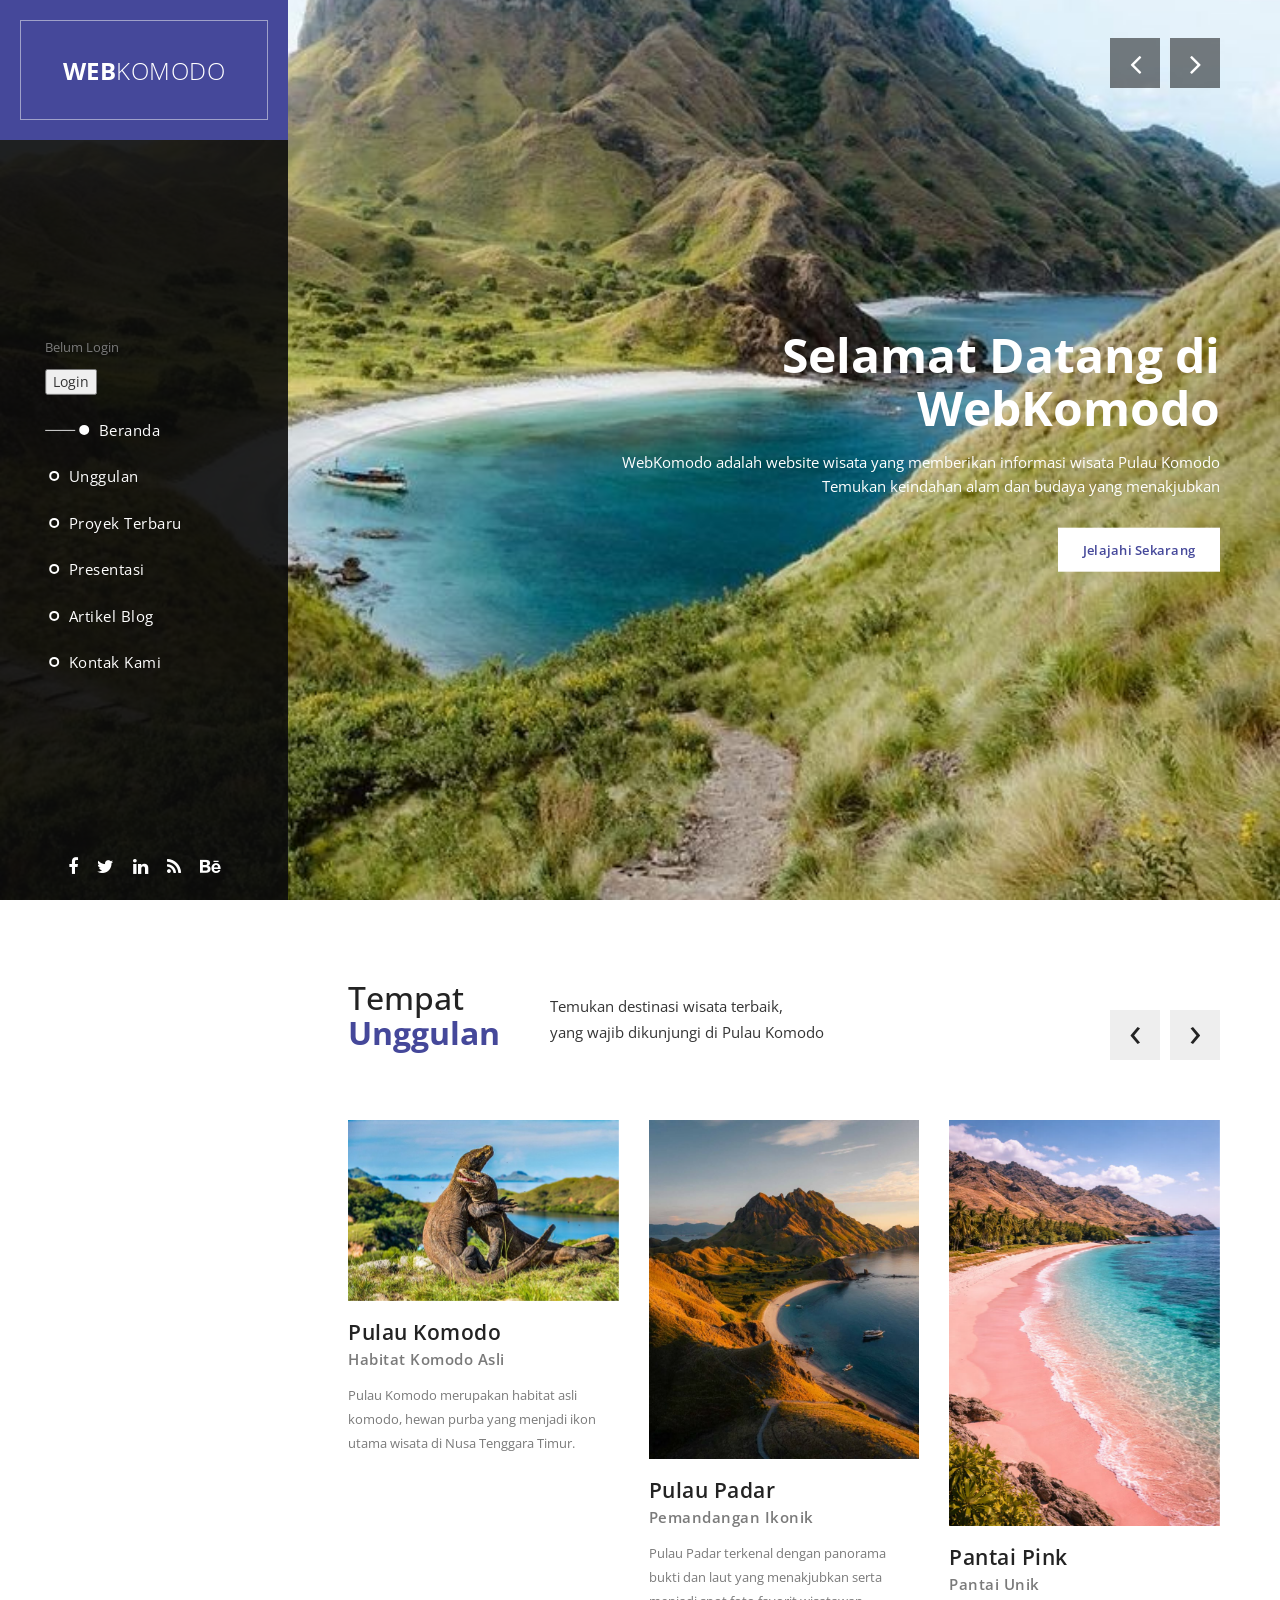
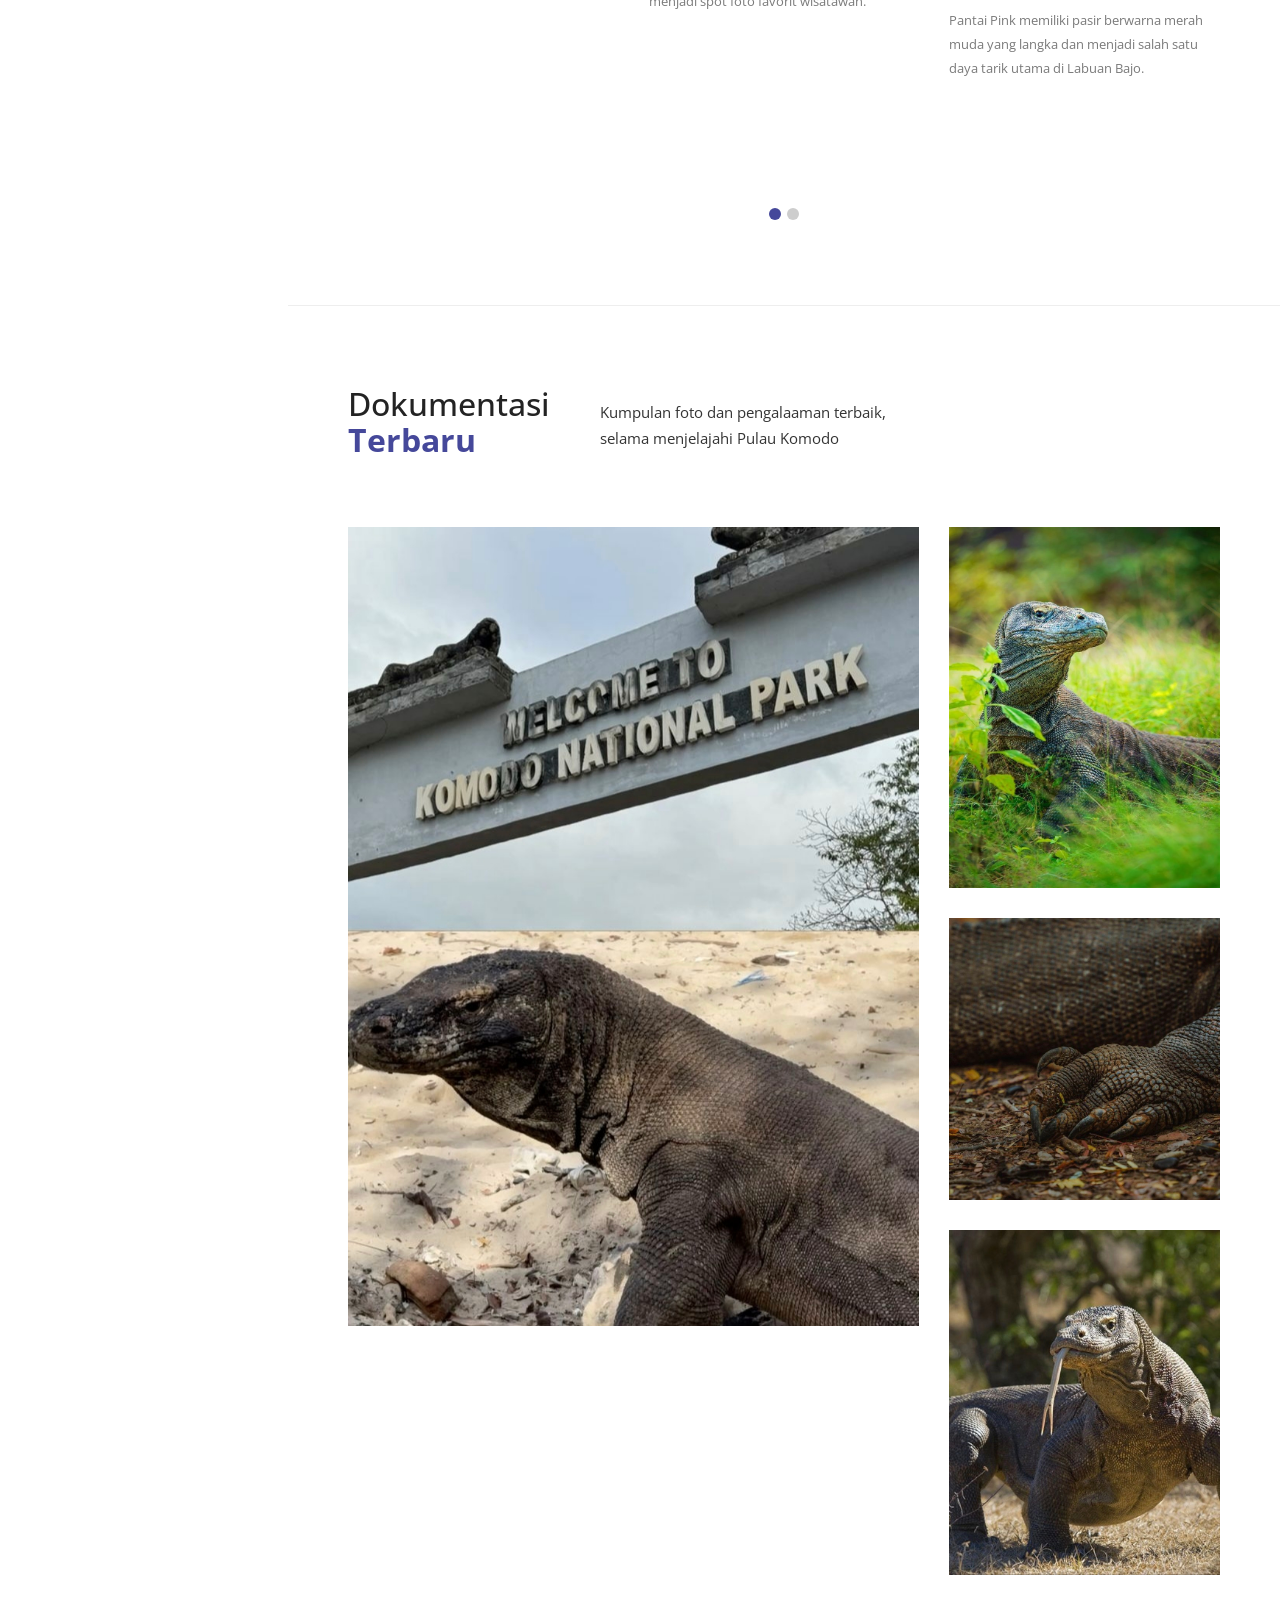
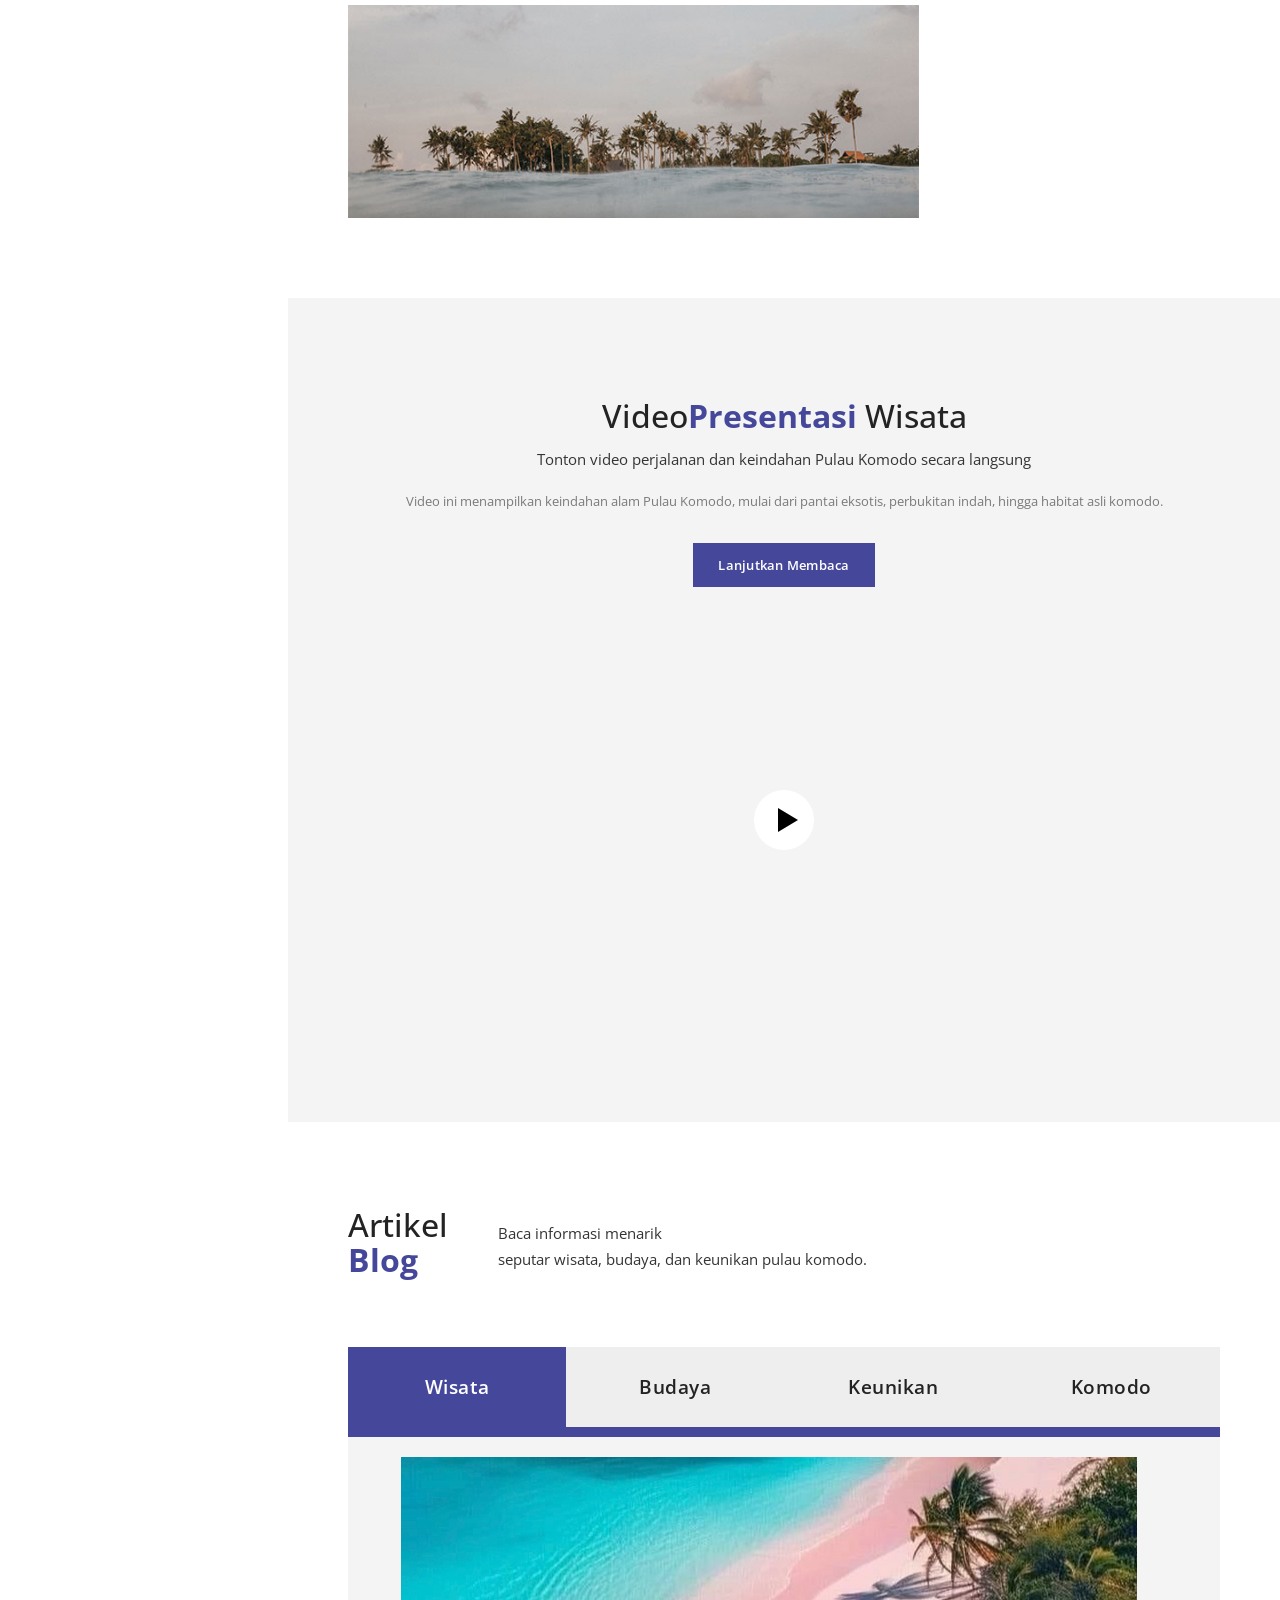
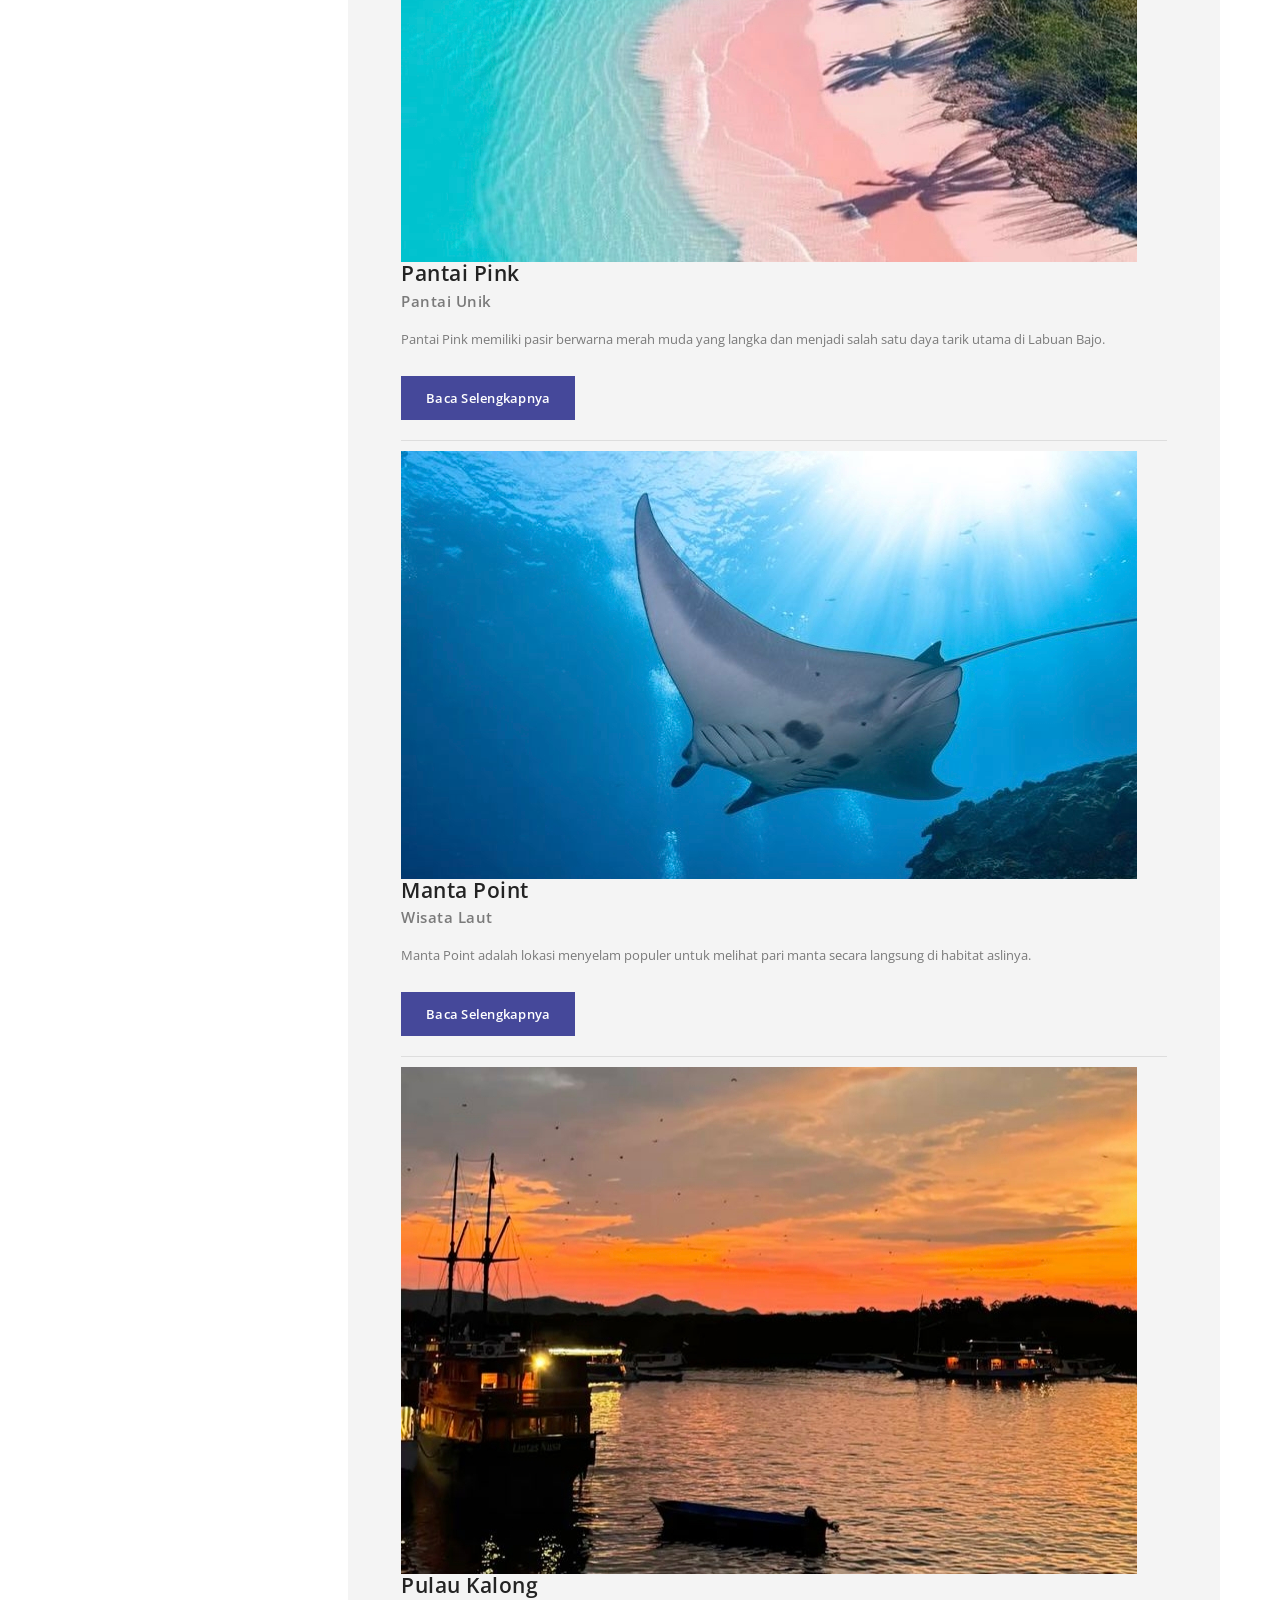
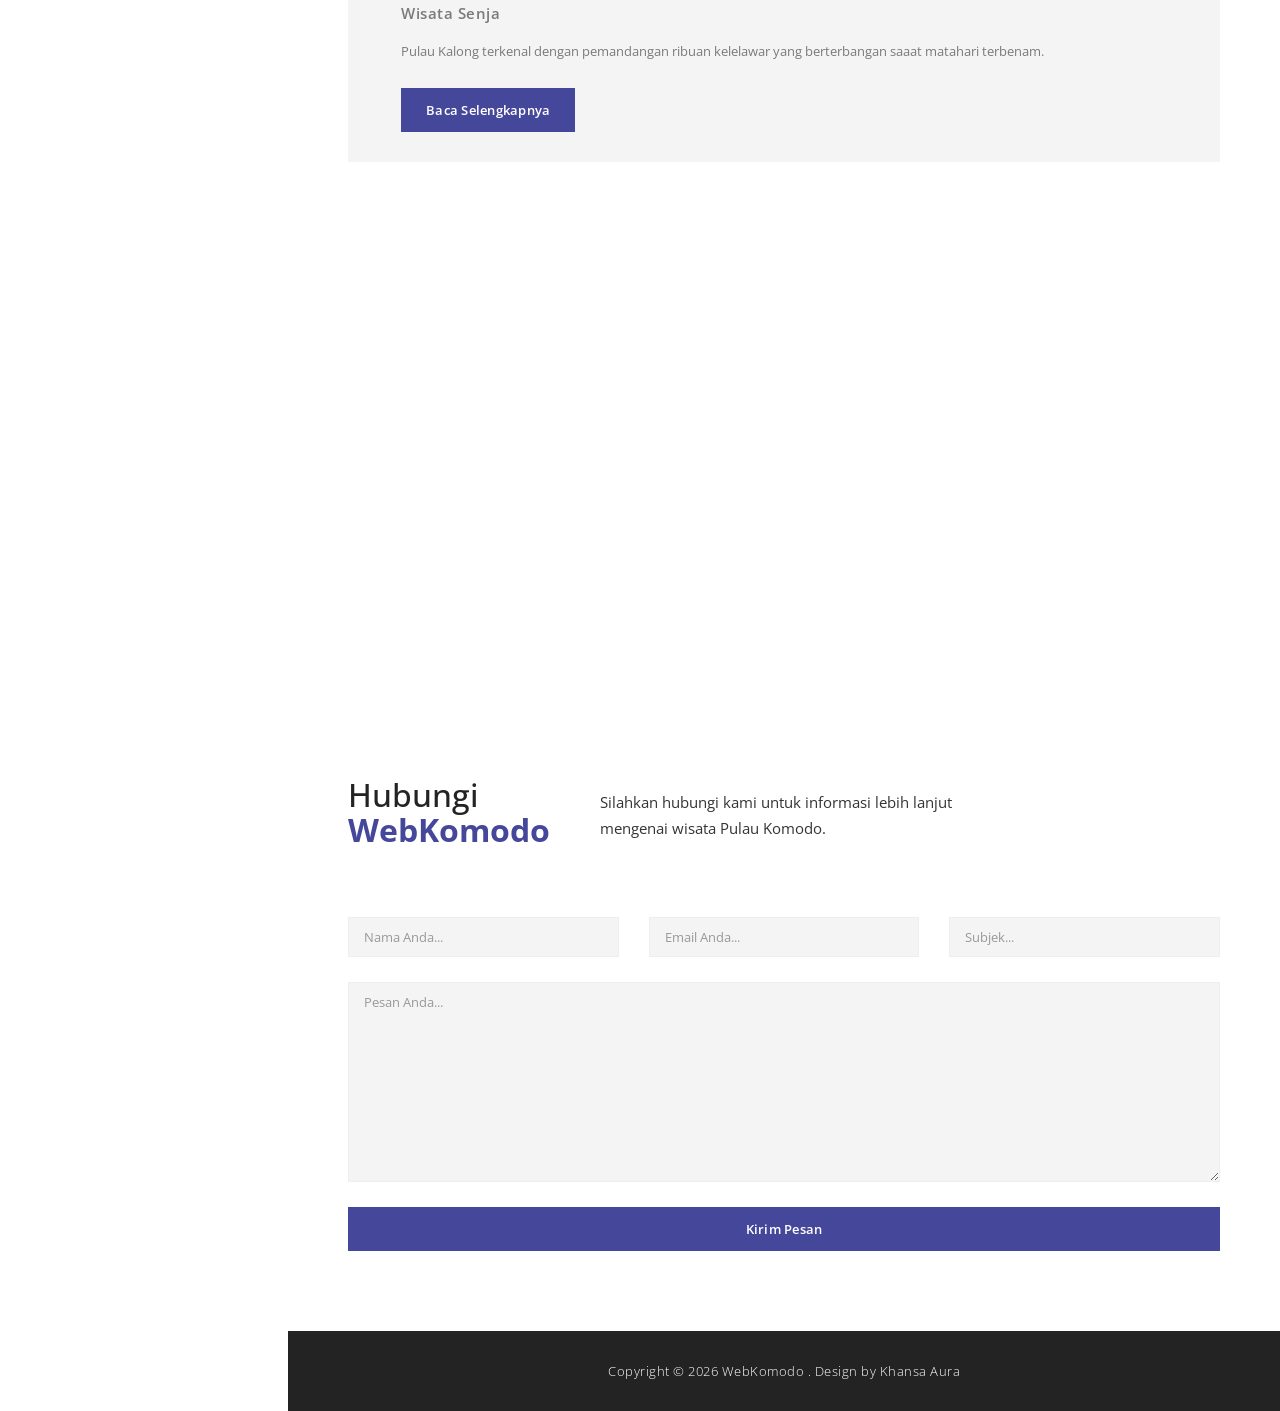
==== commit 556a84d8: "Update index.html" ====
--- a/index.html
+++ b/index.html
@@ -129,7 +129,7 @@
                     <div class="image"></div>
                     <div class="info">
                         <div>
-                          <h1>Template Website<br>WebKomodo</h1>
+                          <h1>Selamat Datang di <br>WebKomodo</h1>
                           <p>WebKomodo adalah website wisata yang memberikan informasi wisata Pulau Komodo<br>
                           	Temukan keindahan alam dan budaya yang menakjubkan</p>
                           <div class="white-button button">
@@ -147,8 +147,8 @@
                         <div class="info">
                         <div>
                           <h1>Ajak <br>Temanmu</h1>
-                          <p>Dukung WebKomodo dengan membagikan website ini kepada teman-temanmu
-							<br>Terima Kasih telah membantu</p>
+                          <p>Keunikan Pulau komodo
+							<br>dengan berbagai keindahan alamnya</p>
                           
                           <div class="white-button button">
                               <a href="#featured">Bagikan</a>
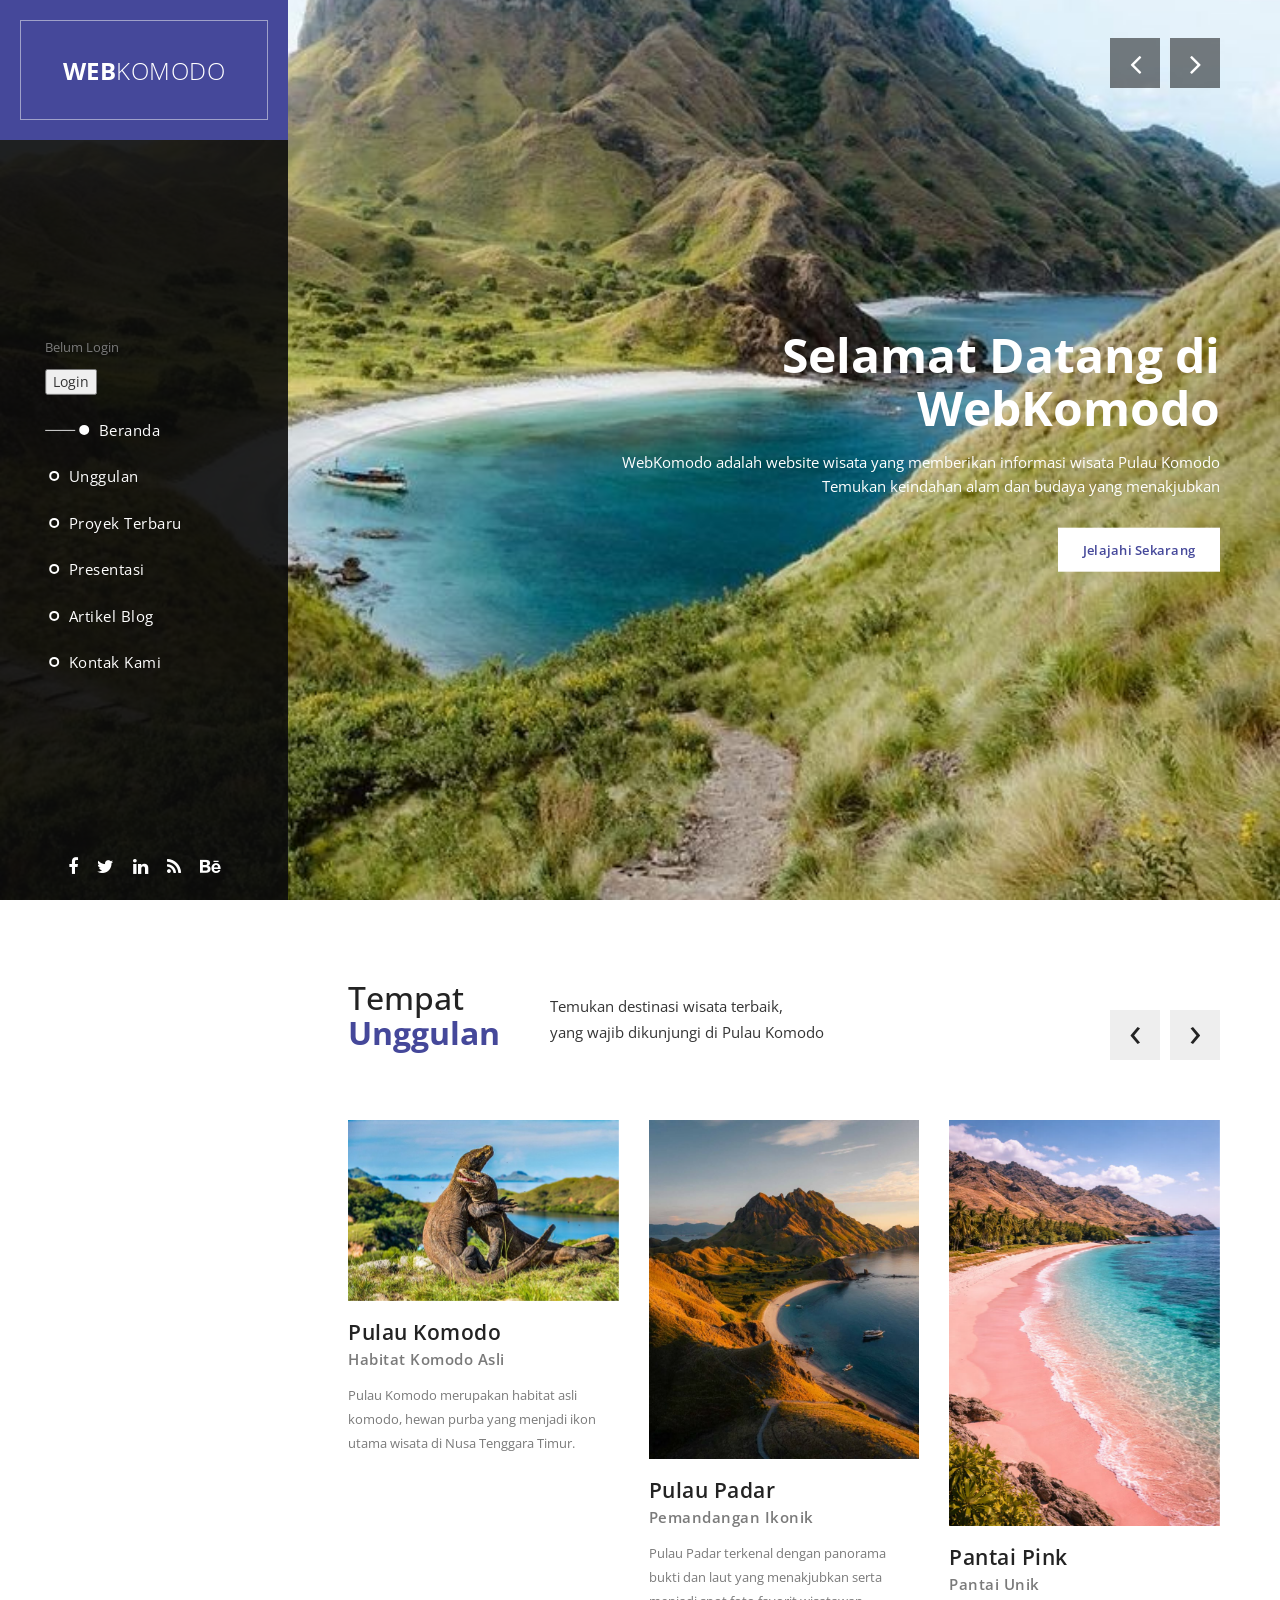
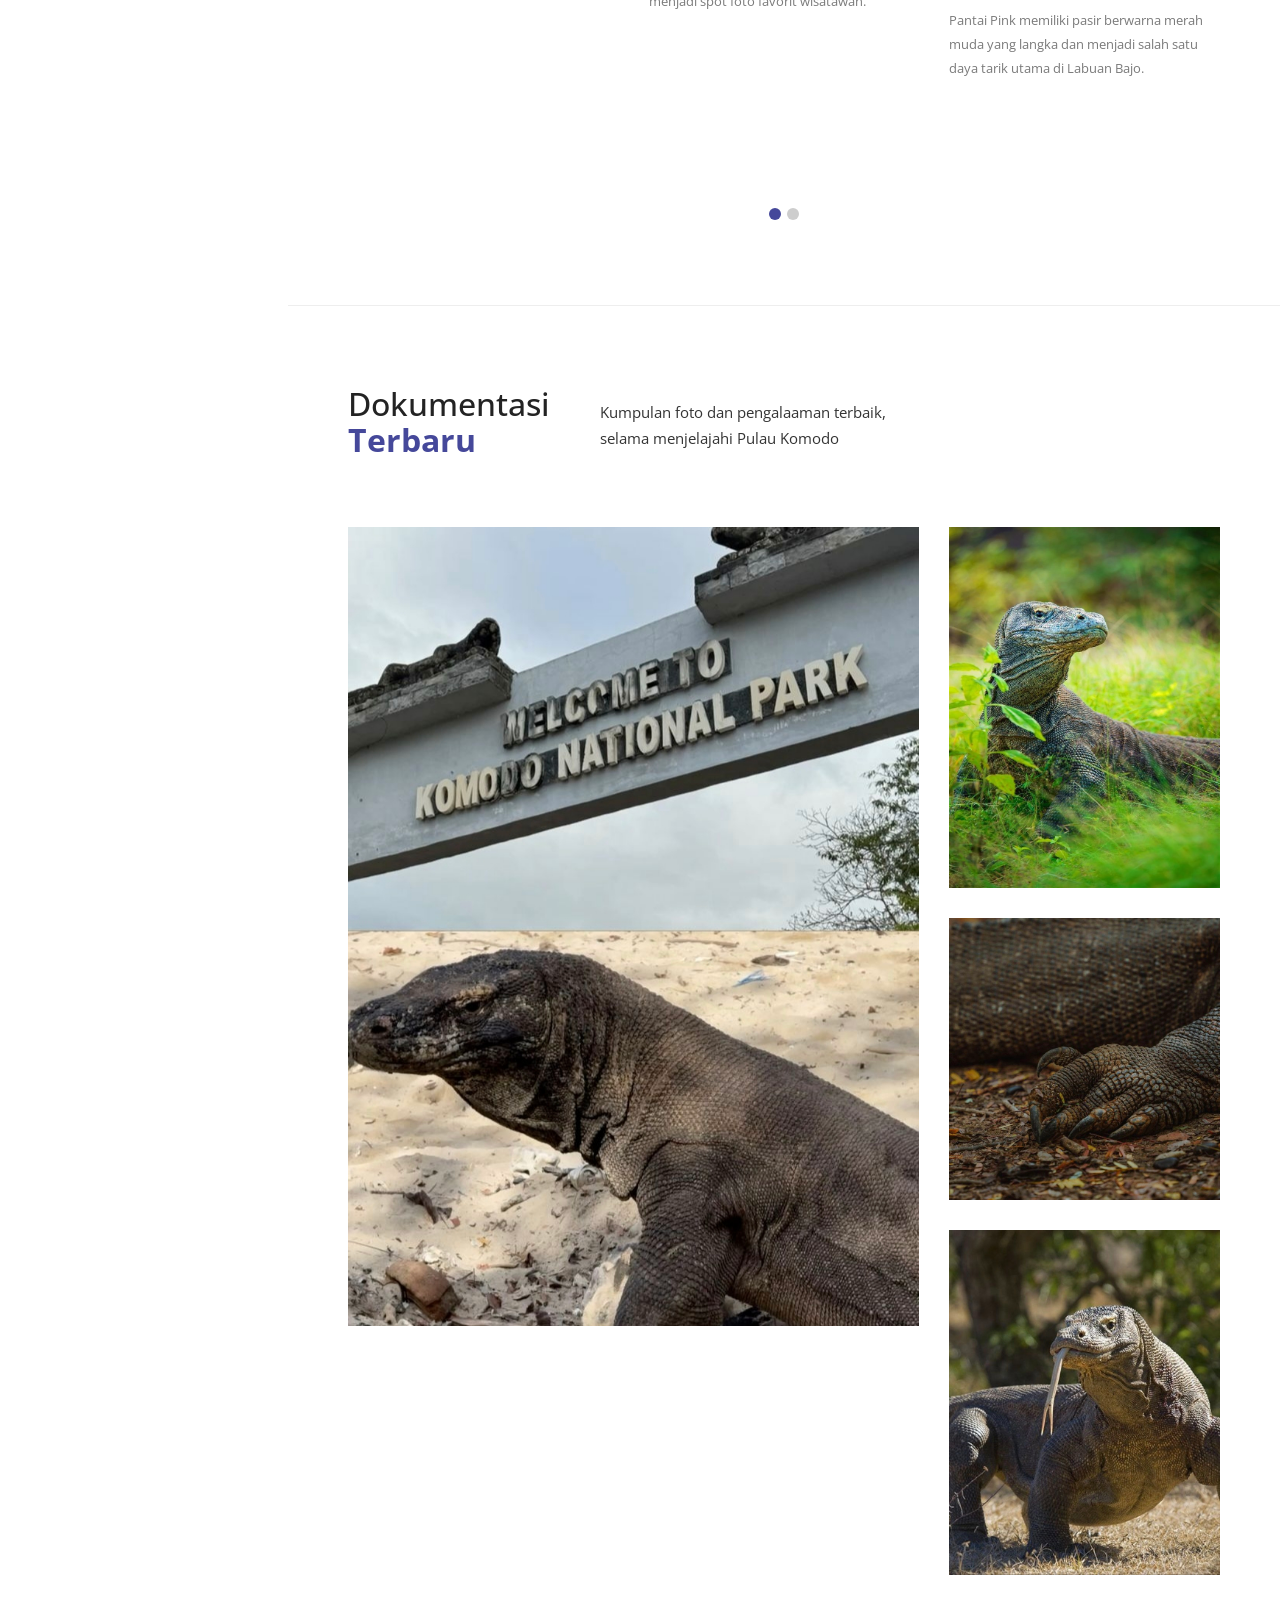
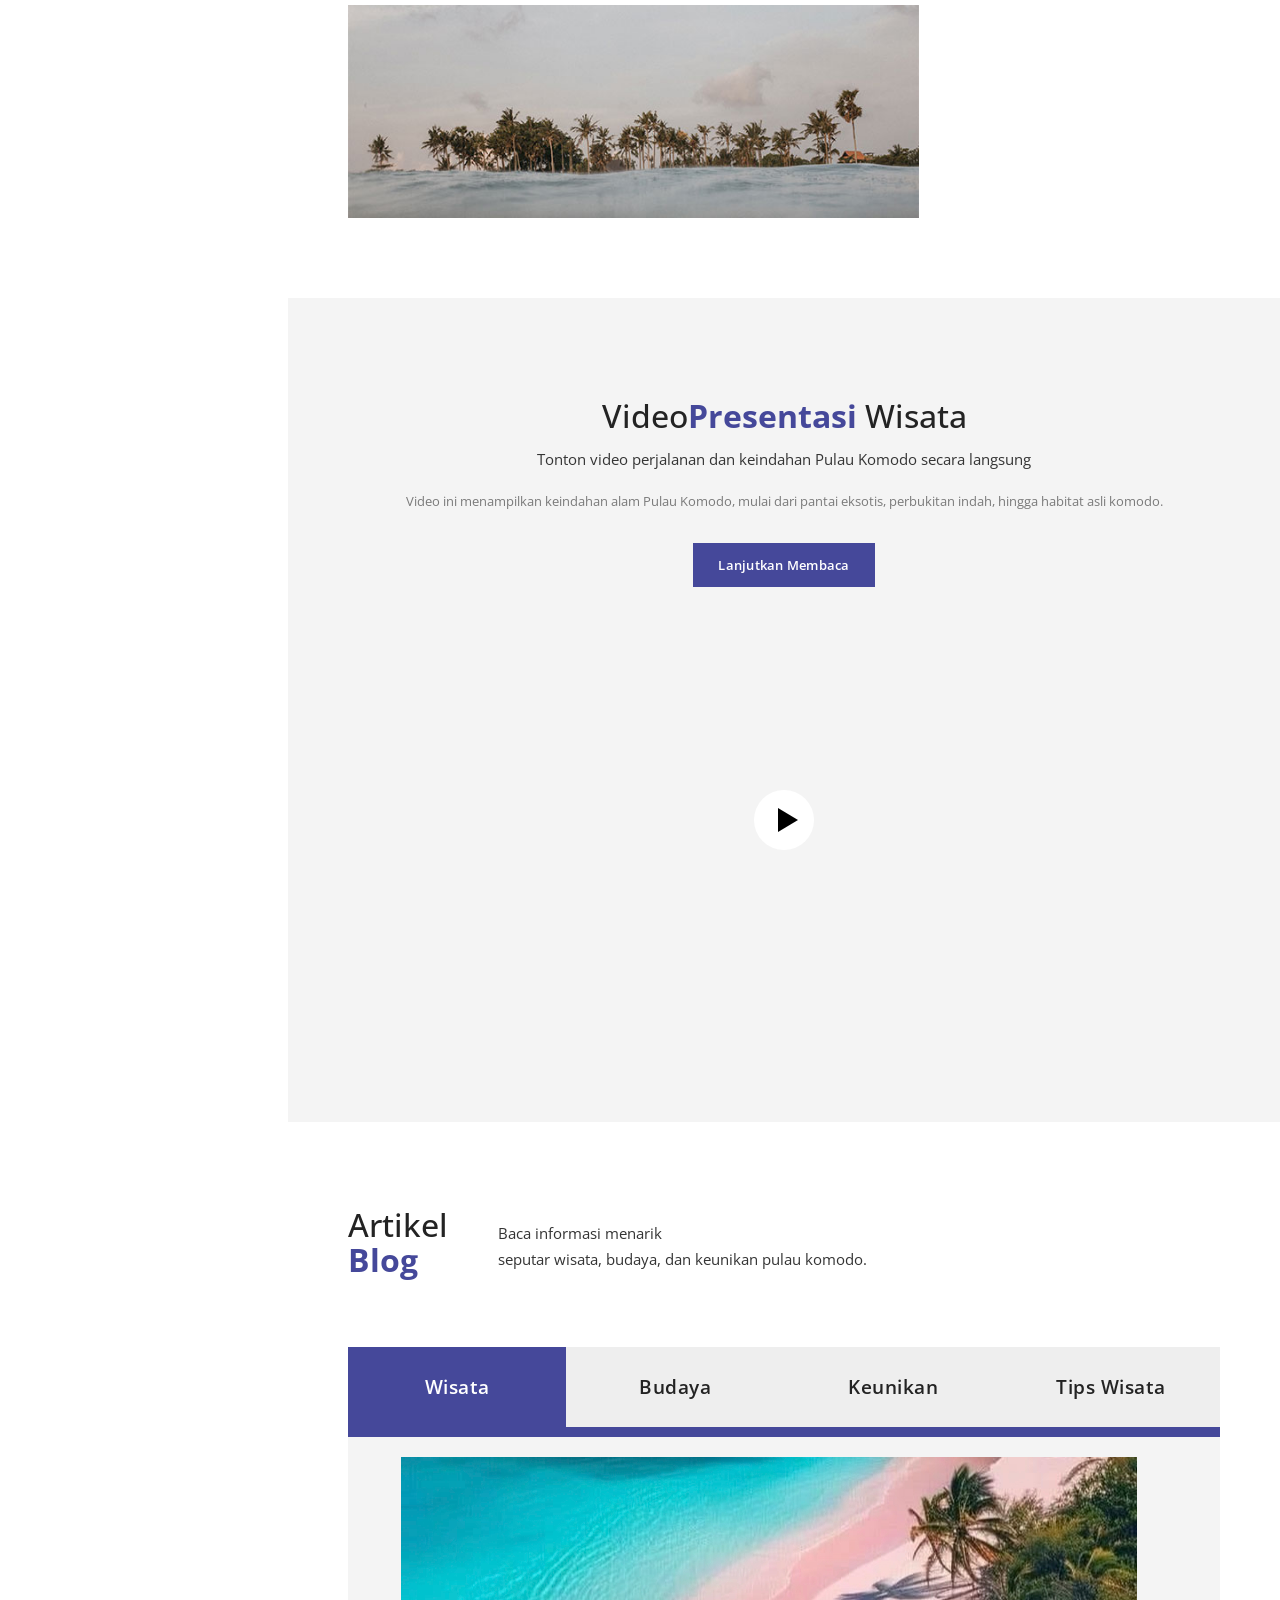
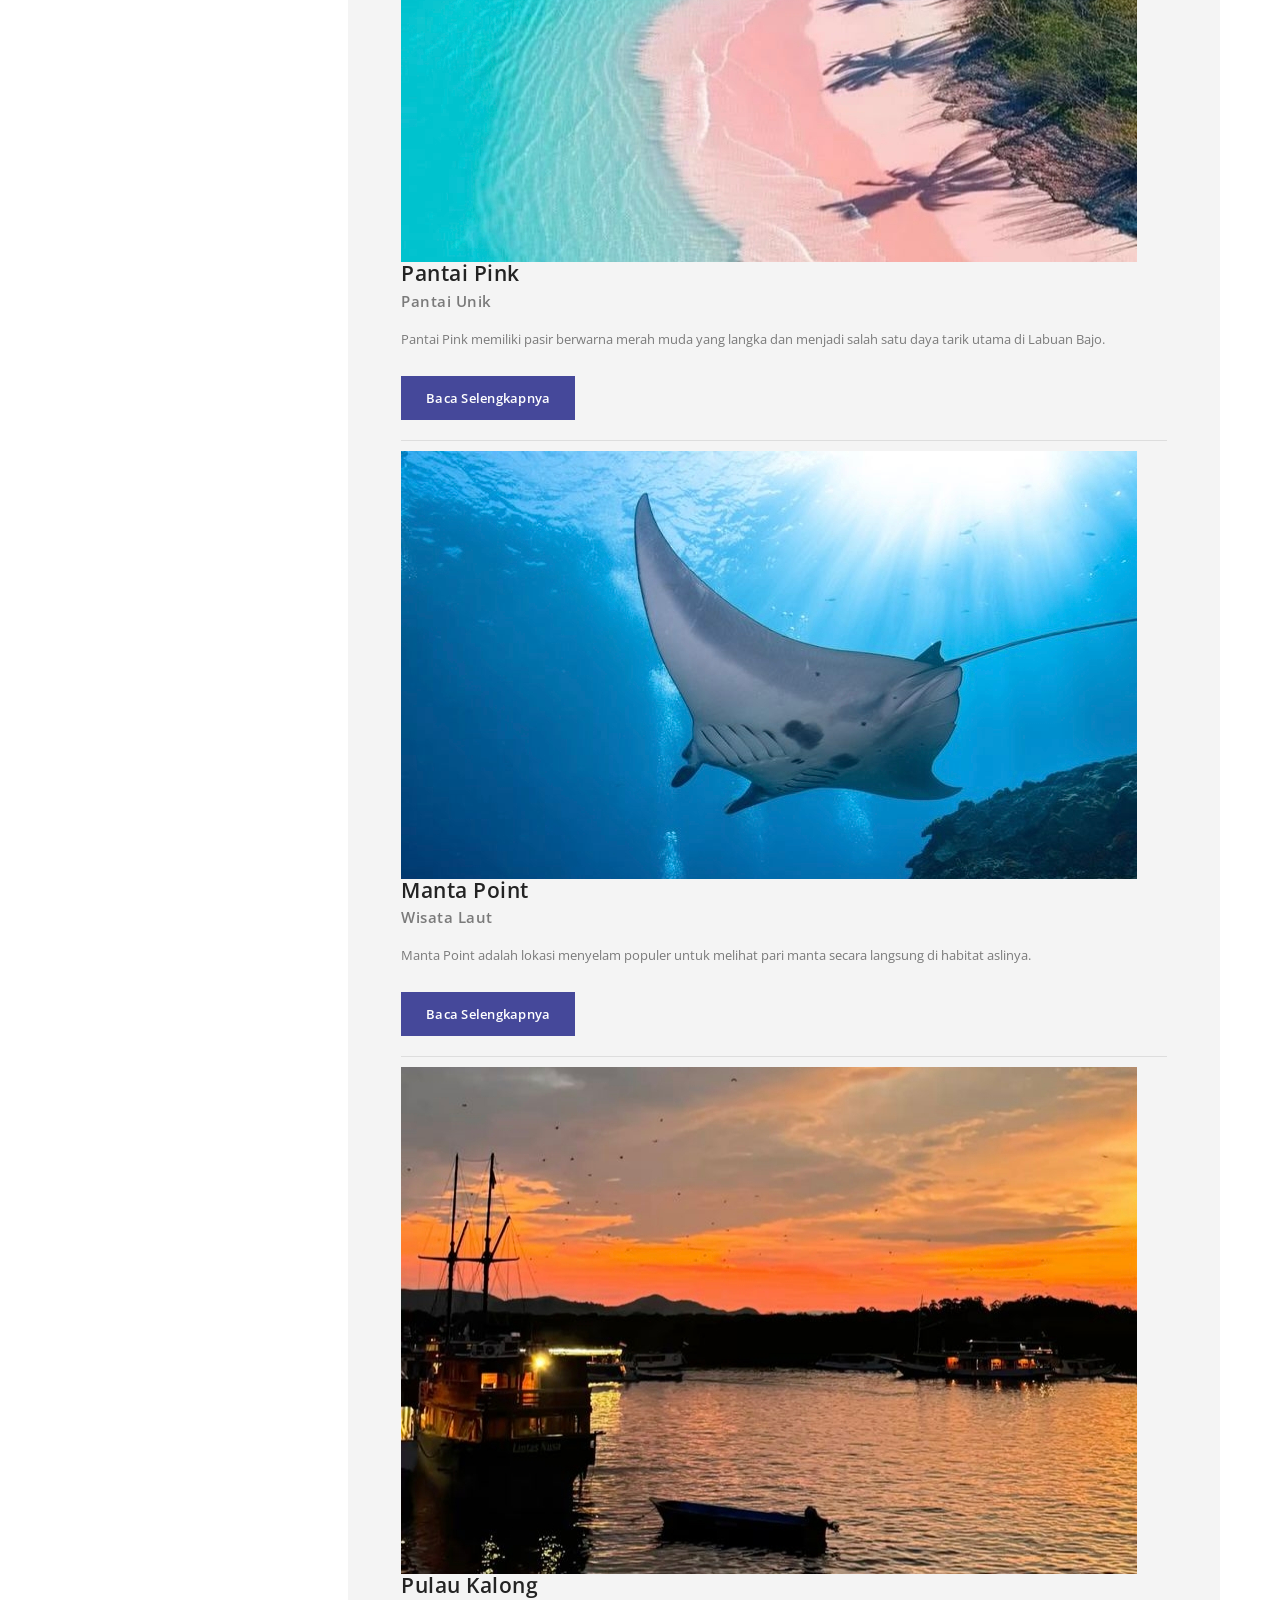
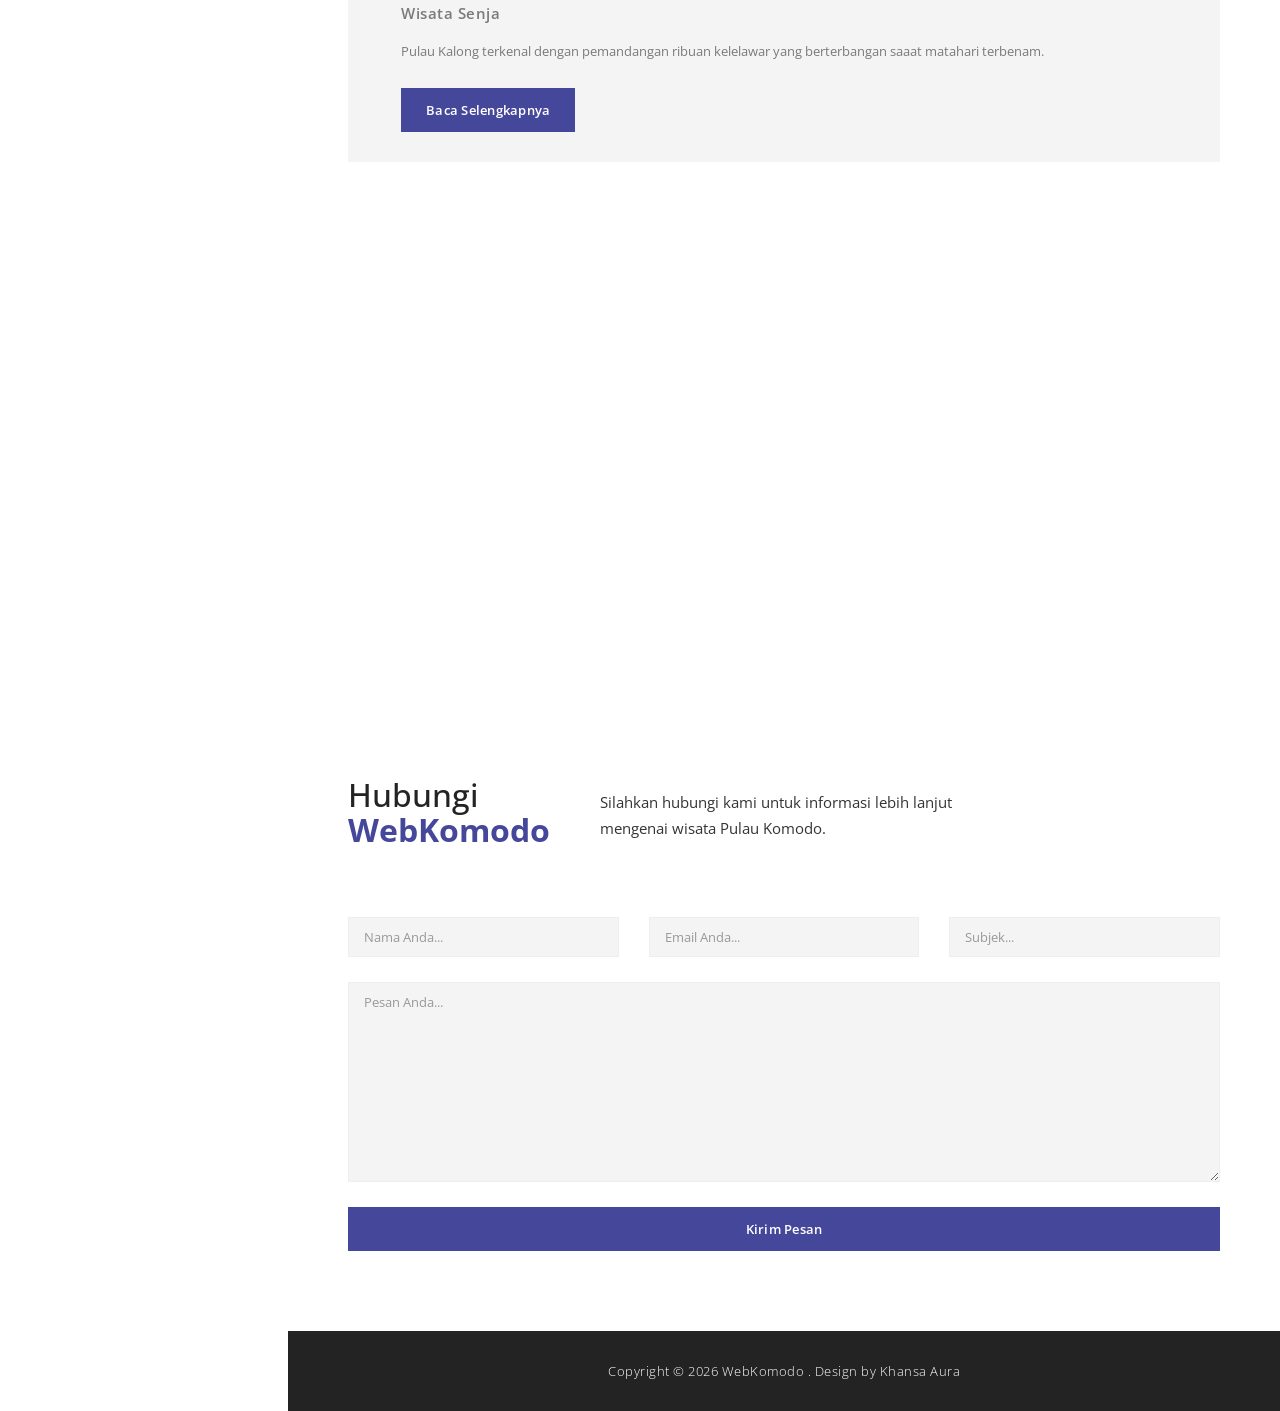
==== commit dc078fe5: "Update index.html" ====
--- a/index.html
+++ b/index.html
@@ -333,7 +333,7 @@
                               <li><a href="#tab1" class="active">Wisata</a></li>
                               <li><a href="#tab2">Budaya</a></li>
                               <li><a href="#tab3">Keunikan</a></li>
-                              <li><a href="#tab4">Komodo</a></li>
+                              <li><a href="#tab4">Tips Wisata</a></li>
                             </ul>
                             <section id="first-tab-group" class="tabgroup">
                                 <div id="tab1">
@@ -477,12 +477,12 @@
                                             <div class="item">
                                                 <img src="img/blog_1.jpg" alt="">
                                                 <div class="text-content">
-                                                    <h4>Lorem ipsum dolor sit</h4>
+                                                    <h4>Jaga Jarak Dari Komodo</h4>
                                                     <span>26 April 2018</span>
                                                     <p>Nam vel egestas nisi. Nullam lobortis magna at enim venenatis luctus. Nam finibus, mauris eu dictum iaculis, dolor tortor cursus quam, in volutpat augue lectus sed magna. Integer mollis lorem quis ipsum maximus finibus.</p>
                                                     
                                                     <div class="accent-button button">
-                                                        <a href="#contact">Continue Reading</a>
+                                                        <a href="#contact">Baca Selengkapnya</a>
                                                     </div>
                                                 </div>
                                             </div>
@@ -491,12 +491,12 @@
                                             <div class="item">
                                                 <img src="img/blog_3.jpg" alt="">
                                                 <div class="text-content">
-                                                    <h4>Integer ultrices augue eu</h4>
+                                                    <h4>Gunakan Sunscreen</h4>
                                                     <span>24 April 2018</span>
                                                     <p>Nam vel egestas nisi. Nullam lobortis magna at enim venenatis luctus. Nam finibus, mauris eu dictum iaculis, dolor tortor cursus quam, in volutpat augue lectus sed magna. Integer mollis lorem quis ipsum maximus finibus.</p>
                                                     
                                                     <div class="accent-button button">
-                                                        <a href="#contact">Continue Reading</a>
+                                                        <a href="#contact">Baca Selengkapnya</a>
                                                     </div>
                                                 </div>
                                             </div>
@@ -505,12 +505,12 @@
                                             <div class="item">
                                                 <img src="img/blog_2.jpg" alt="">
                                                 <div class="text-content">
-                                                    <h4>Cras commodo odio ut</h4>
+                                                    <h4>Ikut Arahan Pemandu</h4>
                                                     <span>20 April 2018</span>
                                                     <p>Nam vel egestas nisi. Nullam lobortis magna at enim venenatis luctus. Nam finibus, mauris eu dictum iaculis, dolor tortor cursus quam, in volutpat augue lectus sed magna. Integer mollis lorem quis ipsum maximus finibus.</p>
                                                     
                                                     <div class="accent-button button">
-                                                        <a href="#contact">Continue Reading</a>
+                                                        <a href="#contact">Baca Selengkapnya</a>
                                                     </div>
                                                 </div>
                                             </div>
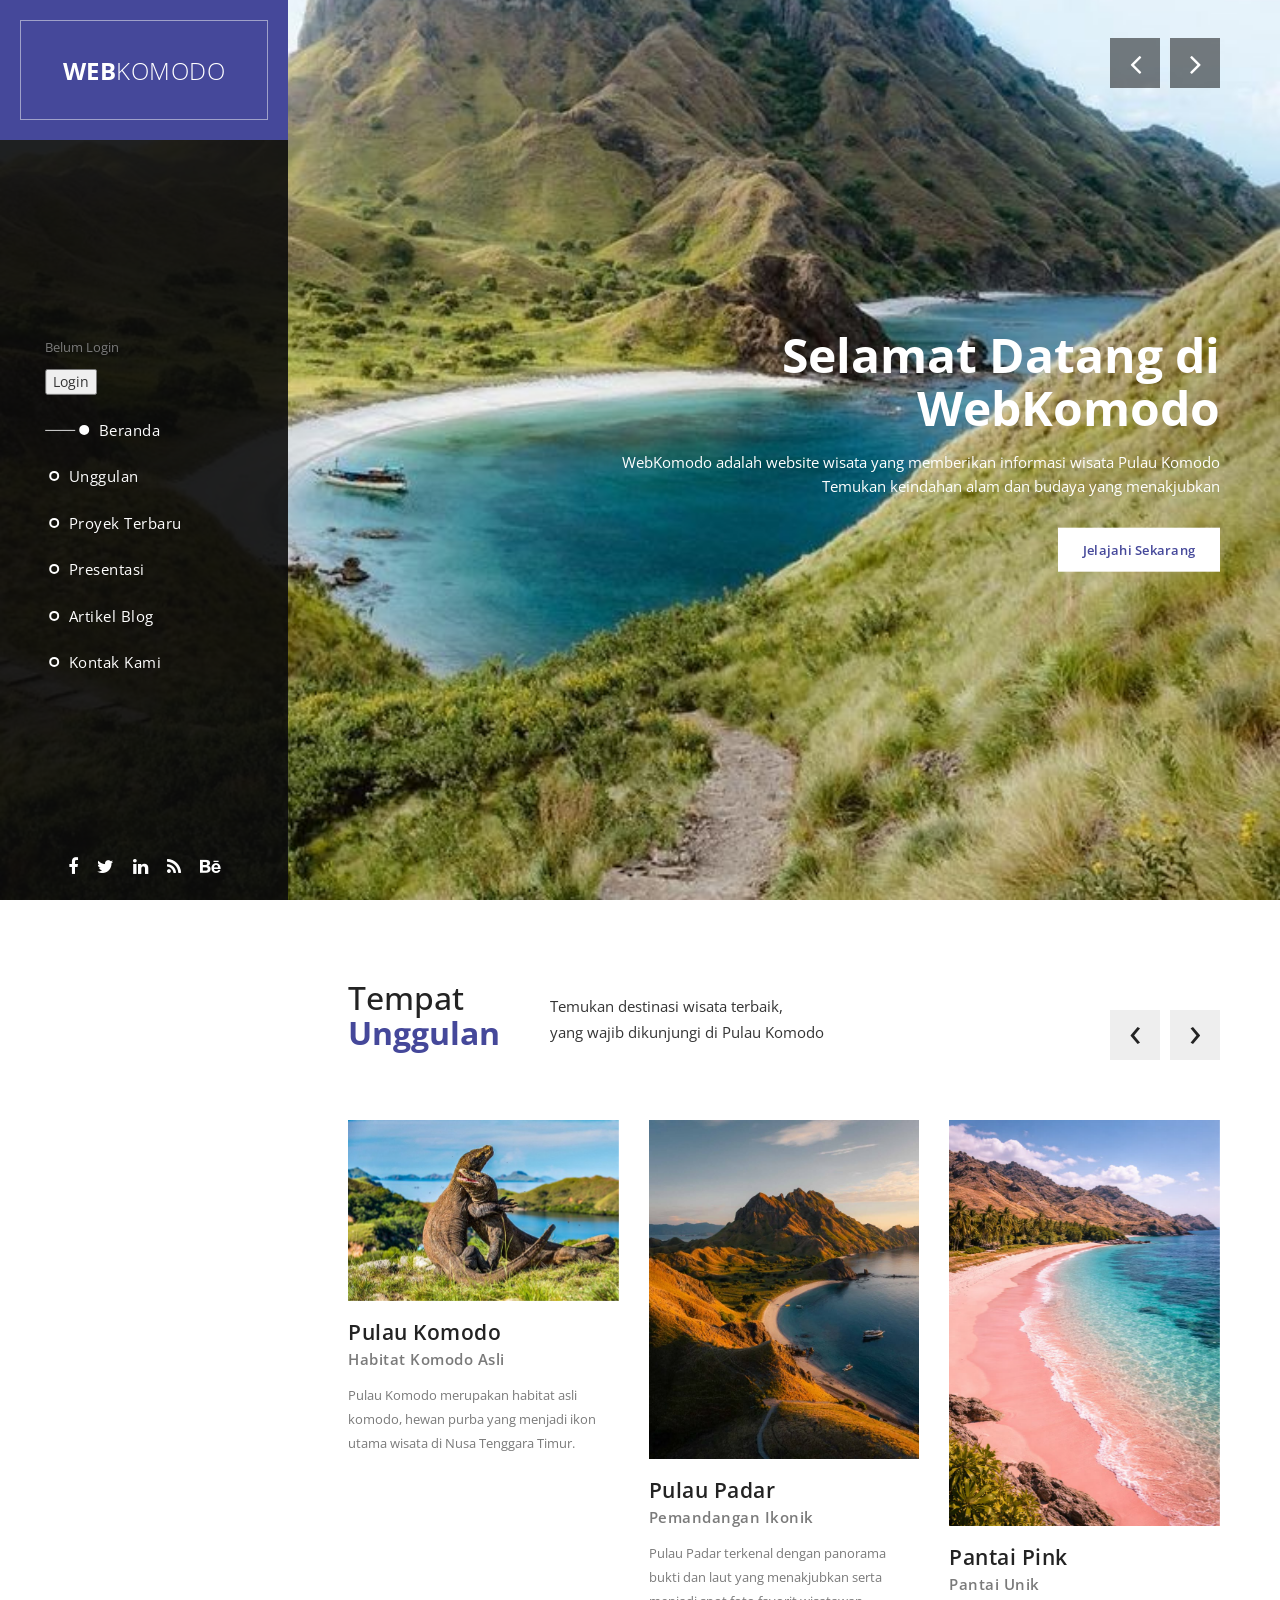
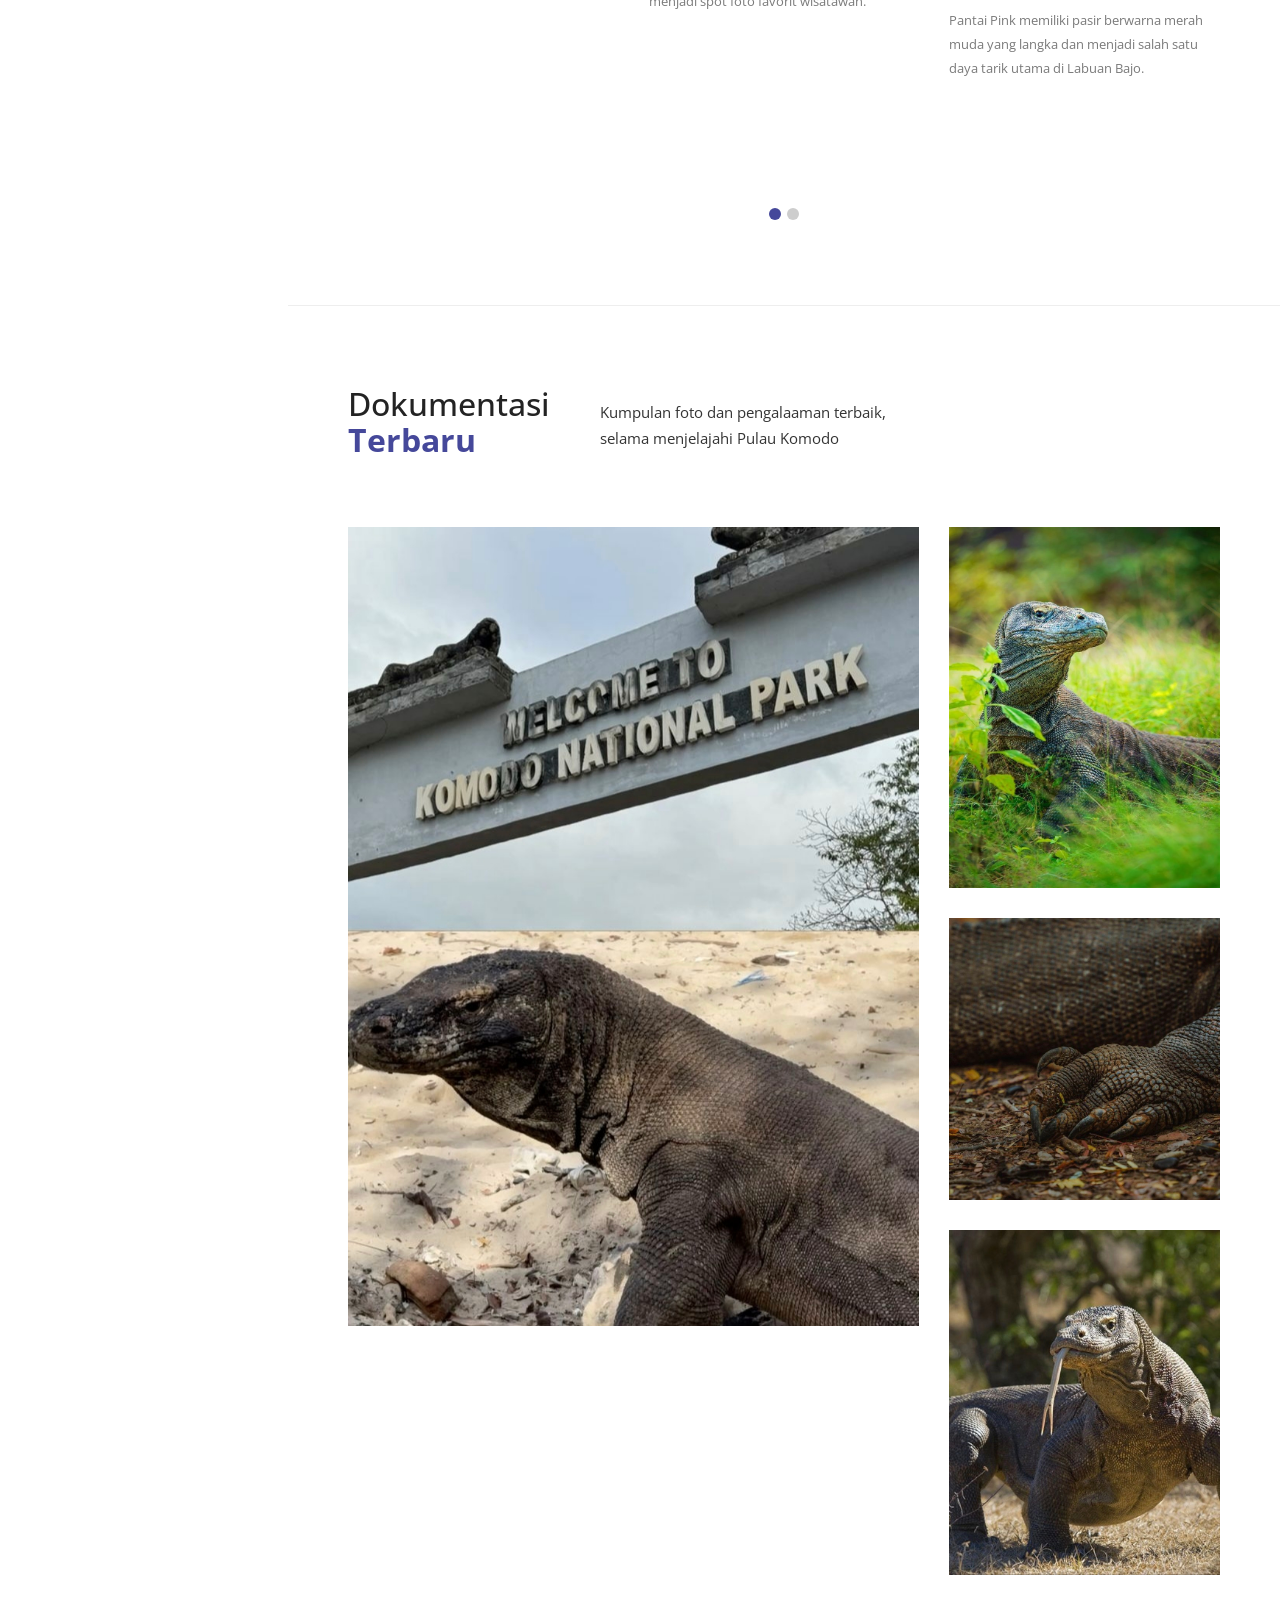
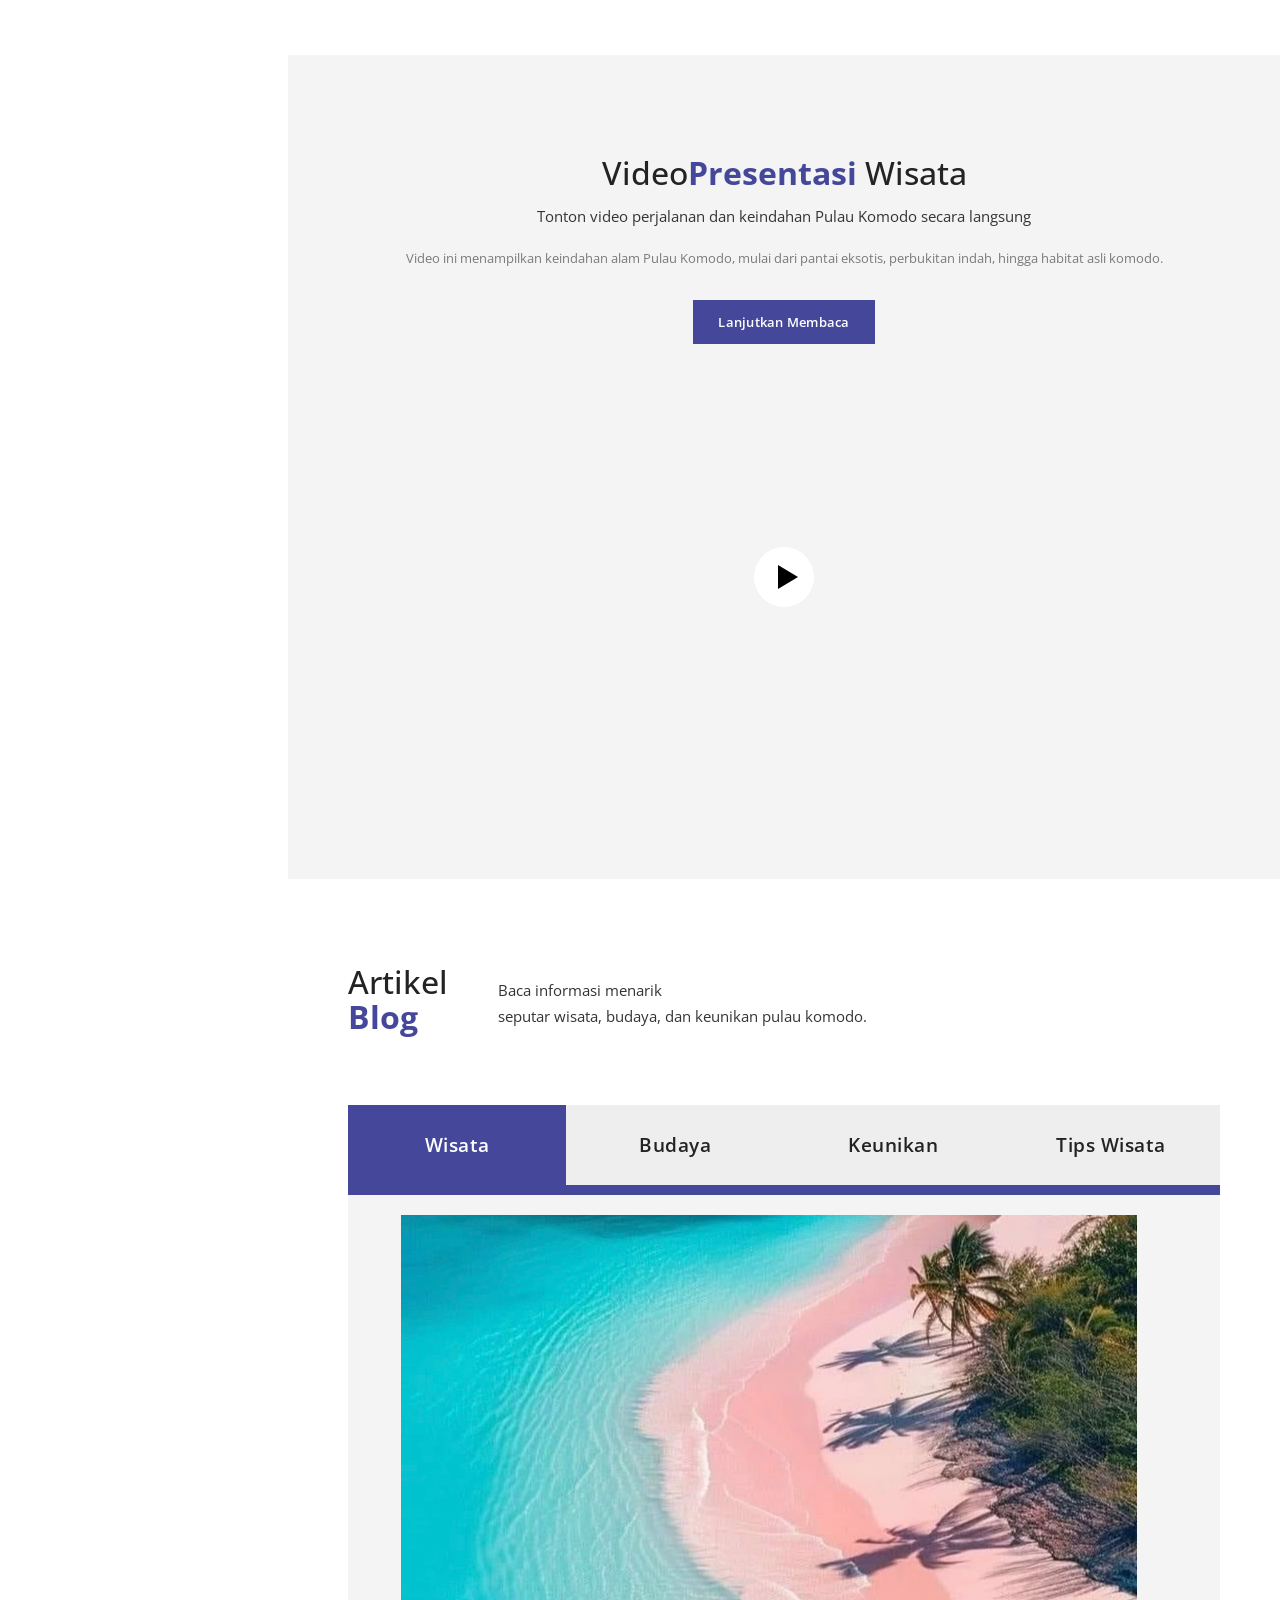
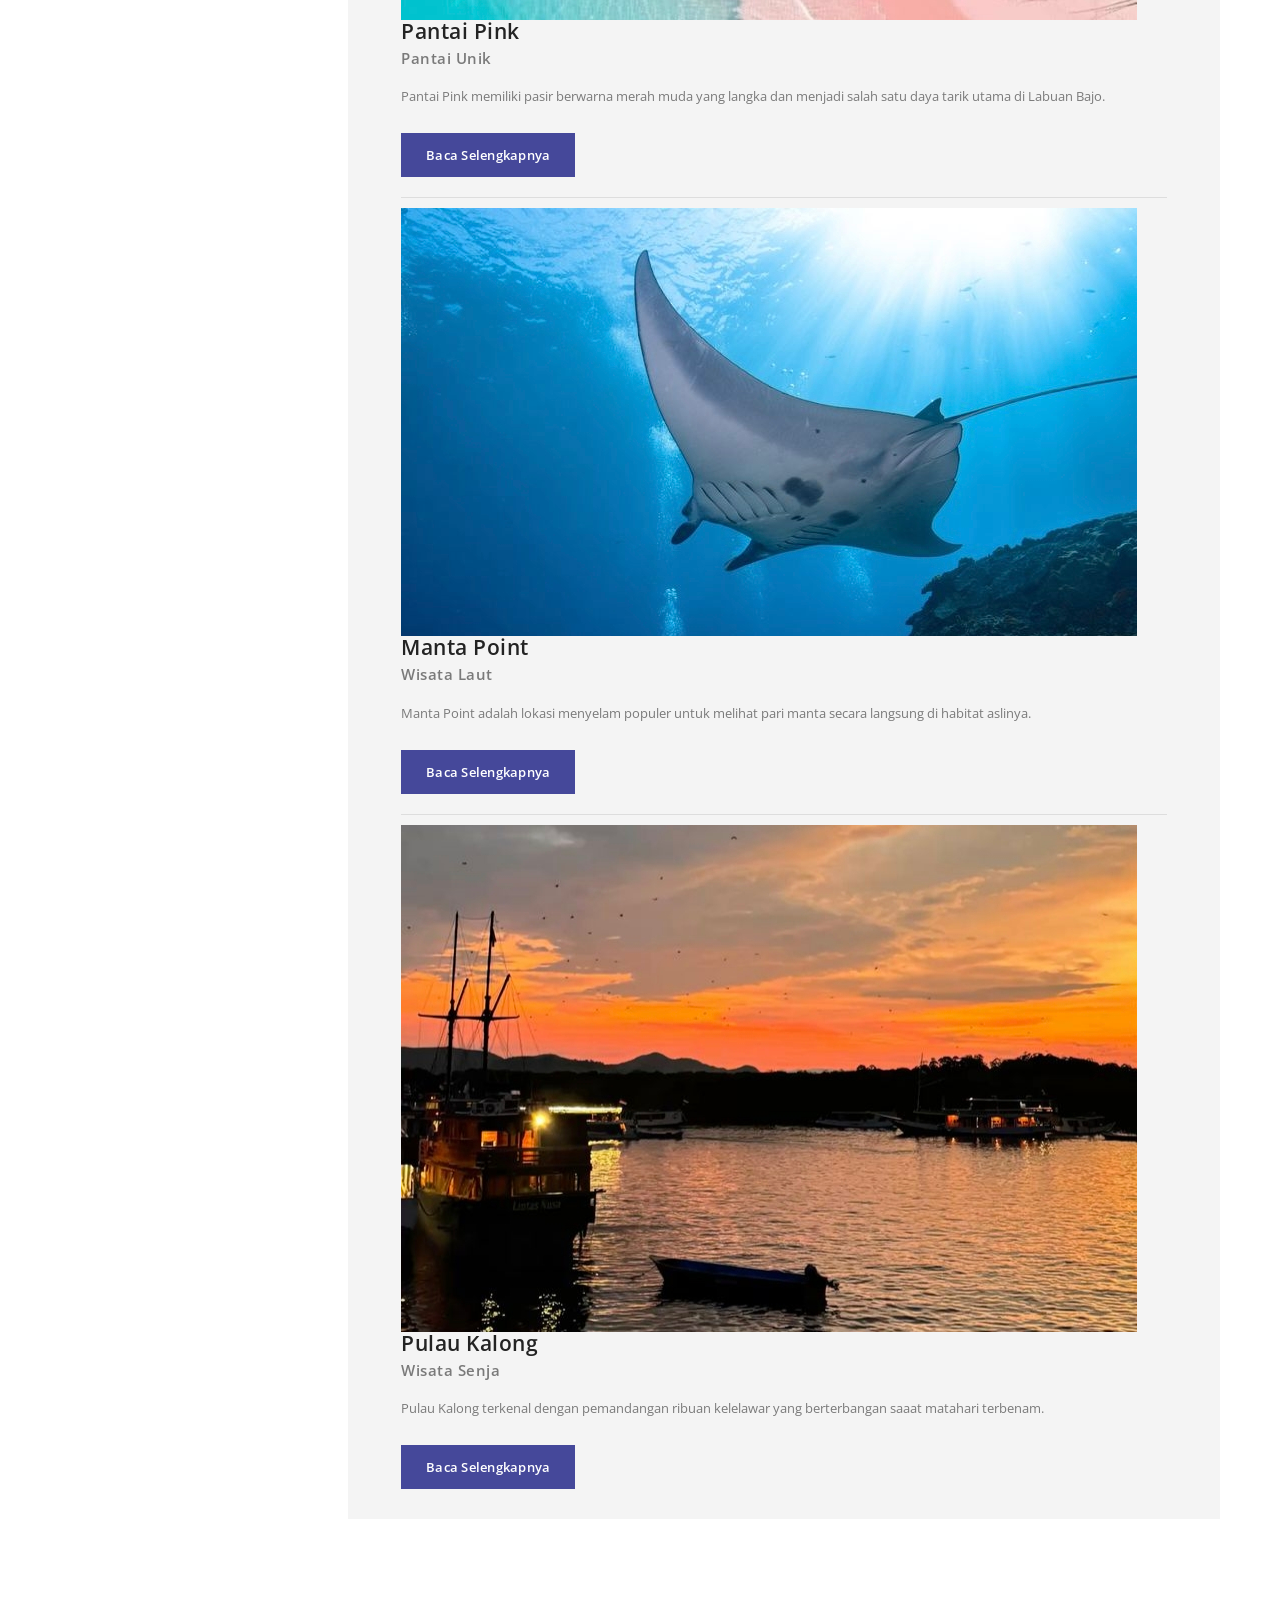
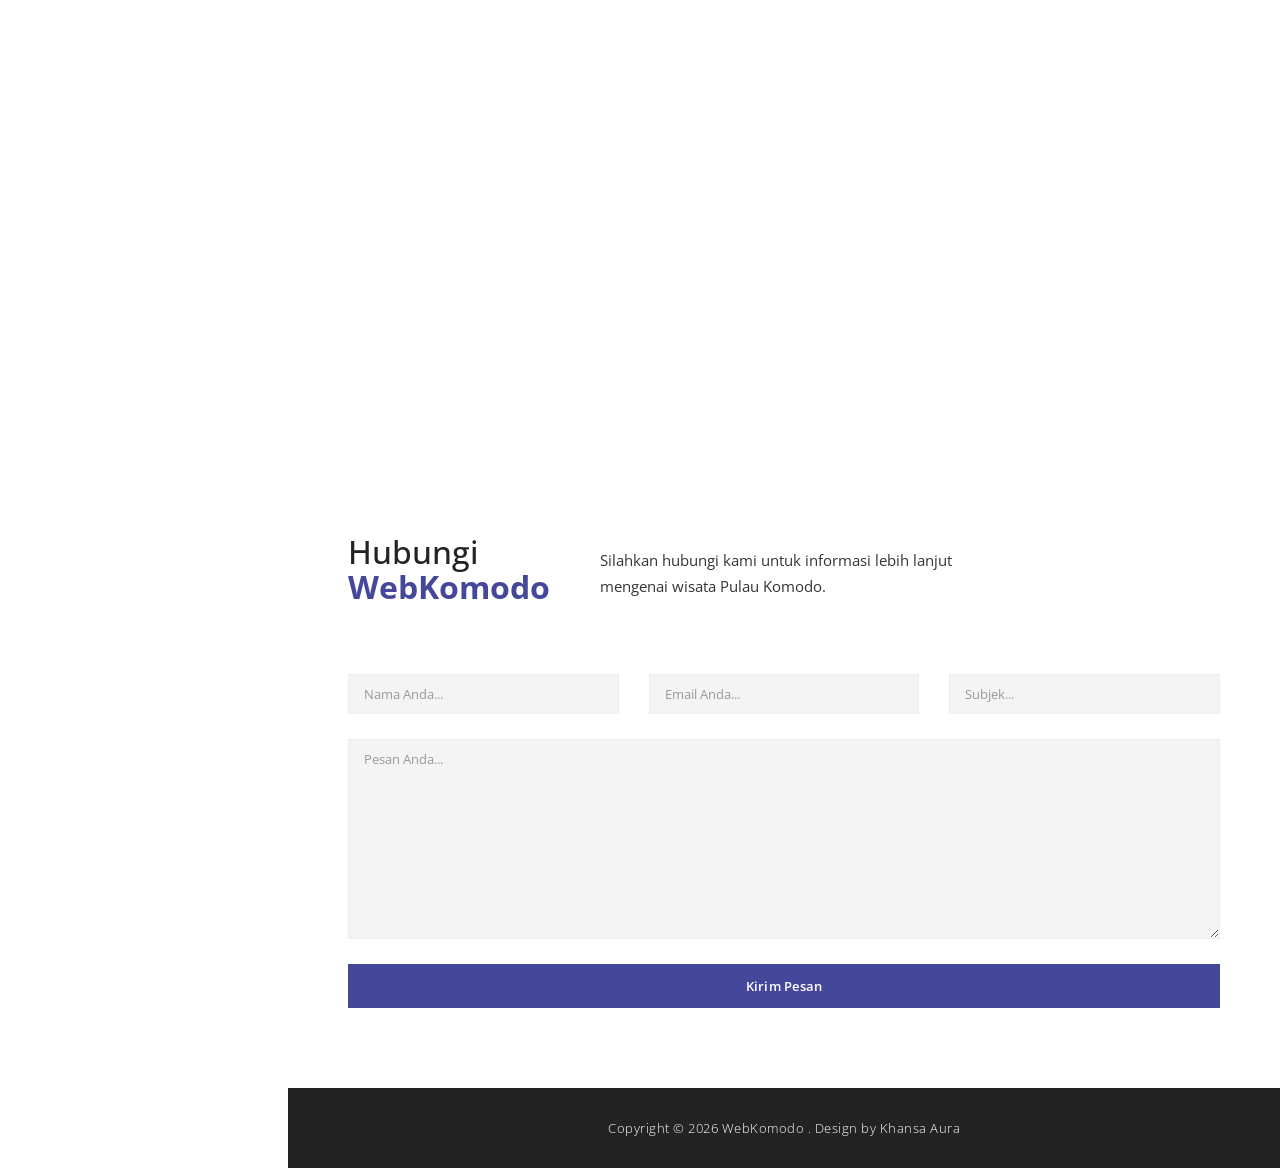
==== commit 3d314aa0: "Update index.html" ====
--- a/index.html
+++ b/index.html
@@ -285,11 +285,6 @@
                                     <a href="img/komodo_iv.jpg" data-lightbox="image"><img src="img/komodo_iv.jpg" alt="image 4"></a>
                                 </div>
                             </div>
-                            <div class="item">
-                                <div class="col-md-8">
-                                    <a href="img/portfolio_big_5.jpg" data-lightbox="image"><img src="img/portfolio_5.jpg" alt="image 5"></a>
-                                </div>
-                            </div>
                         </div>
                     </div>
                 </div>            
@@ -475,11 +470,10 @@
                                     <ul>
                                         <li>
                                             <div class="item">
-                                                <img src="img/blog_1.jpg" alt="">
+                                                <img src="img/aturan.jpg" alt="">
                                                 <div class="text-content">
                                                     <h4>Jaga Jarak Dari Komodo</h4>
-                                                    <span>26 April 2018</span>
-                                                    <p>Nam vel egestas nisi. Nullam lobortis magna at enim venenatis luctus. Nam finibus, mauris eu dictum iaculis, dolor tortor cursus quam, in volutpat augue lectus sed magna. Integer mollis lorem quis ipsum maximus finibus.</p>
+                                                    <p>Komodo adalah hewan liar yang memiliki naluri berburu dan bisa menjadi agresif jika merasa terganggu. Oleh karena itu, wisatawan harus menjaga jarak aman agar terhindar dari bahaya dan tetap menghormati habitat alami komodo.</p>
                                                     
                                                     <div class="accent-button button">
                                                         <a href="#contact">Baca Selengkapnya</a>
@@ -489,25 +483,23 @@
                                         </li>                                
                                         <li>
                                             <div class="item">
-                                                <img src="img/blog_3.jpg" alt="">
+                                                <img src="img/sunscreen.jpg" alt="">
                                                 <div class="text-content">
                                                     <h4>Gunakan Sunscreen</h4>
-                                                    <span>24 April 2018</span>
-                                                    <p>Nam vel egestas nisi. Nullam lobortis magna at enim venenatis luctus. Nam finibus, mauris eu dictum iaculis, dolor tortor cursus quam, in volutpat augue lectus sed magna. Integer mollis lorem quis ipsum maximus finibus.</p>
-                                                    
-                                                    <div class="accent-button button">
-                                                        <a href="#contact">Baca Selengkapnya</a>
-                                                    </div>
-                                                </div>
-                                            </div>
-                                        </li>
-                                        <li>
-                                            <div class="item">
-                                                <img src="img/blog_2.jpg" alt="">
-                                                <div class="text-content">
-                                                    <h4>Ikut Arahan Pemandu</h4>
-                                                    <span>20 April 2018</span>
-                                                    <p>Nam vel egestas nisi. Nullam lobortis magna at enim venenatis luctus. Nam finibus, mauris eu dictum iaculis, dolor tortor cursus quam, in volutpat augue lectus sed magna. Integer mollis lorem quis ipsum maximus finibus.</p>
+                                                    <p>Saat berkunjung ke Pulau Komodo, cuaca cenderung panas karena berada di daerah tropis. Menggunakan sunscreen penting untuk melindungi kulit dari paparan sinar matahari langsung agar terhindar dari kulit terbakar dan iritasi.</p>
+                                                    
+                                                    <div class="accent-button button">
+                                                        <a href="#contact">Baca Selengkapnya</a>
+                                                    </div>
+                                                </div>
+                                            </div>
+                                        </li>
+                                        <li>
+                                            <div class="item">
+                                                <img src="img/pemandu.jpg" alt="">
+                                                <div class="text-content">
+                                                    <h4>Ikut Arahan Ranger</h4>
+                                                    <p>Ranger adalah pemandu resmi yang memahami perilaku komodo dan kondisi kawasan wisata. Mengikuti arahan ranger sangat penting untuk menjaga keselamatan selama perjalanan serta memastikan wisata berjalan dengan aman dan tertib.</p>
                                                     
                                                     <div class="accent-button button">
                                                         <a href="#contact">Baca Selengkapnya</a>
